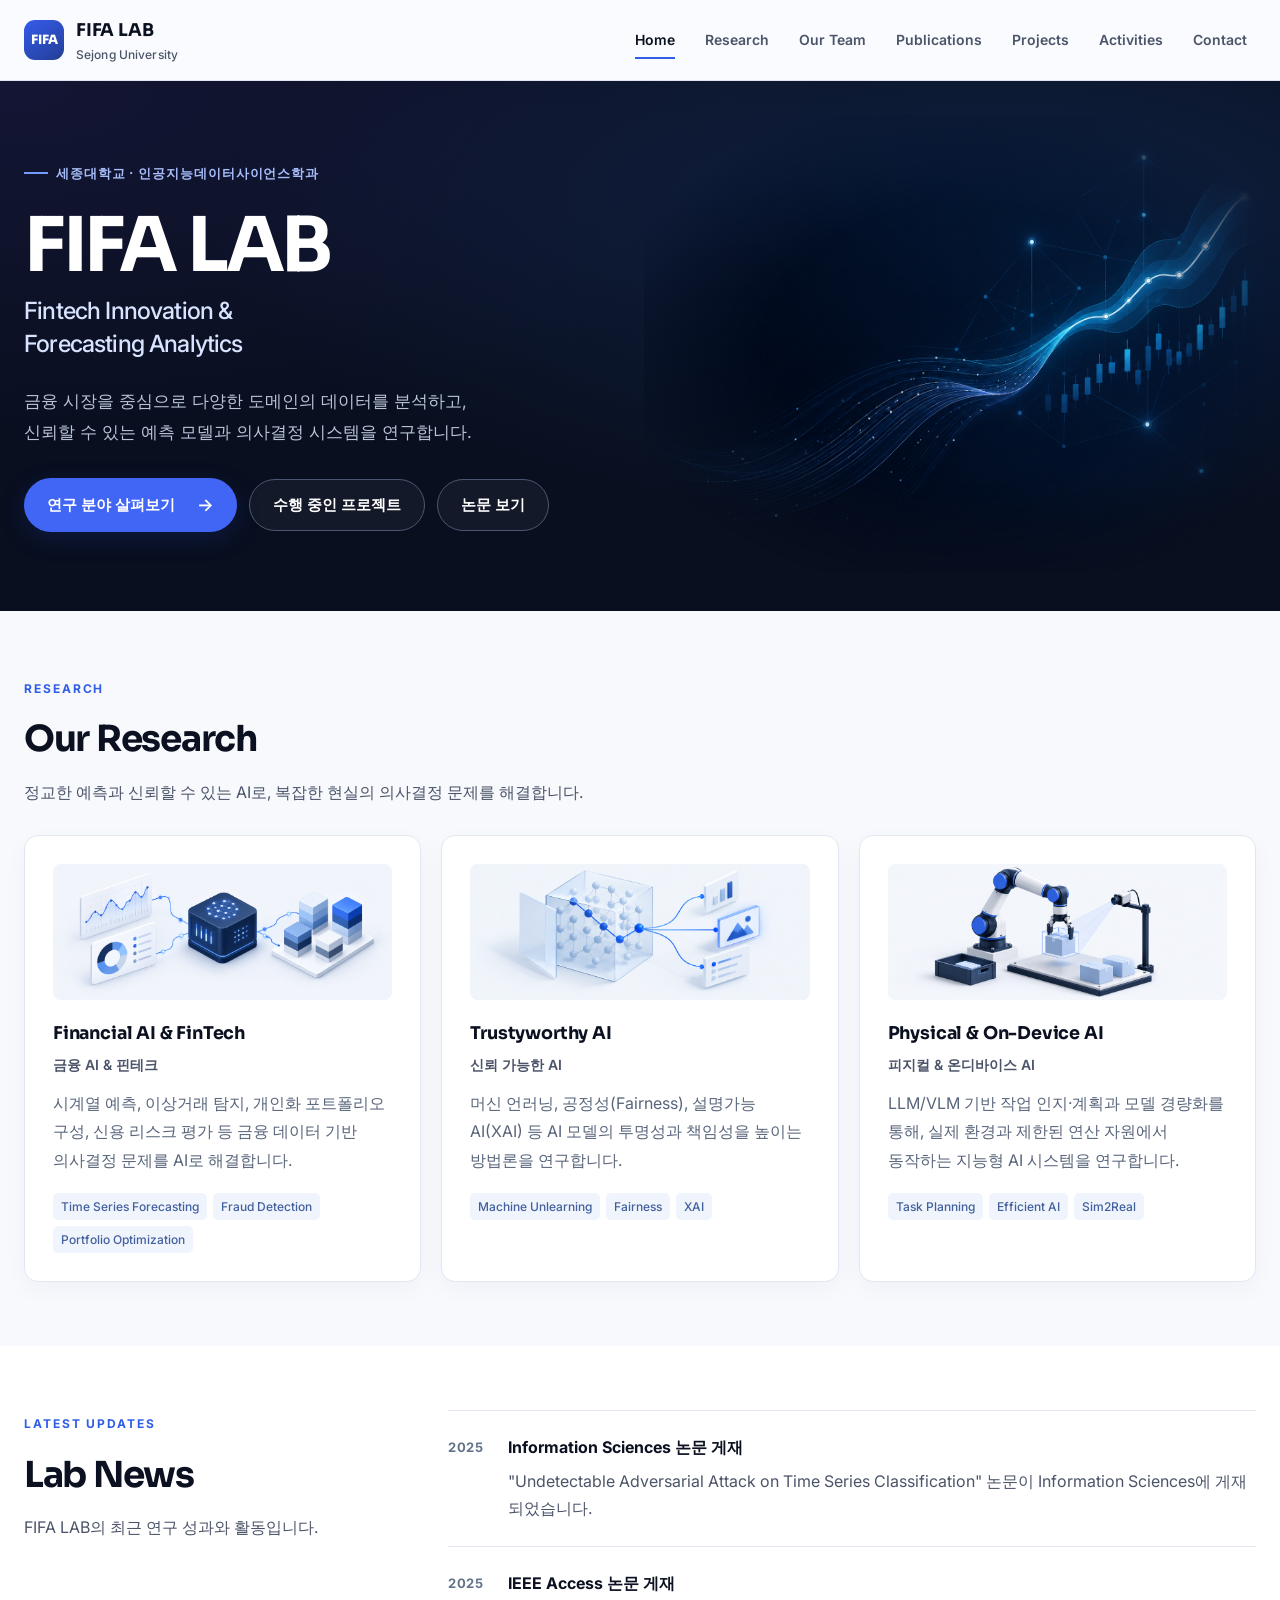
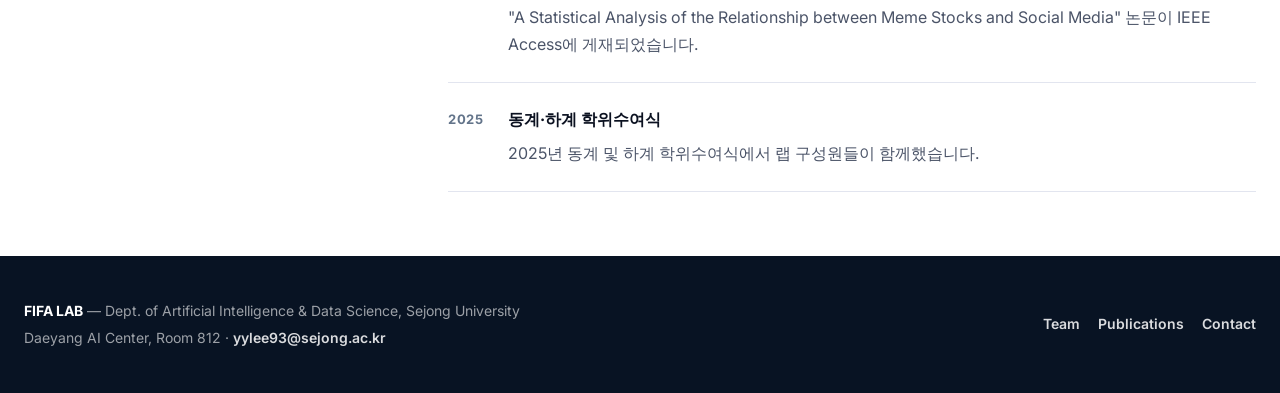
==== index.html @ fec90455 "Update index.html" ====
<!doctype html>
<html lang="ko">
<head>
<meta charset="UTF-8" />
<meta name="viewport" content="width=device-width, initial-scale=1" />
<title>FIFA LAB | Sejong University</title>
<meta name="description" content="FIFA LAB (FinTech Innovation & Forecasting Analytics Lab) — Department of Artificial Intelligence & Data Science, Sejong University" />
<link rel="preconnect" href="https://fonts.googleapis.com">
<link rel="preconnect" href="https://fonts.gstatic.com" crossorigin>
<link href="https://fonts.googleapis.com/css2?family=Inter:wght@400;500;600;700&family=Sora:wght@600;700;800&display=swap" rel="stylesheet">
<link rel="stylesheet" href="css/style.css" />
</head>
<body>
<a class="skip-link" href="#main-content">본문으로 바로가기</a>

<header class="site-header">
  <div class="wrap nav">
    <a class="brand" href="index.html">
      <span class="mark">FIFA</span>
      <span>FIFA LAB<small>Sejong University</small></span>
    </a>
    <ul class="nav-links" id="primary-navigation" aria-label="주요 메뉴">
      <li><a href="index.html">Home</a></li>
      <li><a href="research.html">Research</a></li>
      <li><a href="team.html">Our Team</a></li>
      <li><a href="publications.html">Publications</a></li>
      <li><a href="projects.html">Projects</a></li>
      <li><a href="activities.html">Activities</a></li>
      <li><a href="contact.html">Contact</a></li>
    </ul>
    <button class="nav-toggle" type="button" aria-label="메뉴 열기" aria-controls="primary-navigation" aria-expanded="false"><span></span></button>
  </div>
</header>

<main id="main-content">
<section class="hero" aria-labelledby="hero-title">
  <div class="wrap hero-grid">
    <div class="hero-copy">
      <div class="eyebrow">세종대학교 · 인공지능데이터사이언스학과</div>
      <h1 class="display" id="hero-title">FIFA LAB</h1>
      <p class="hero-fullname">Fintech Innovation &amp;<br>Forecasting Analytics</p>
      <p class="lede">금융 시장을 중심으로 다양한 도메인의 데이터를 분석하고,<br class="desktop-break"> 신뢰할 수 있는 예측 모델과 의사결정 시스템을 연구합니다.</p>
      <div class="btn-row">
<a class="btn btn-primary" href="research.html">
  연구 분야 살펴보기 <span aria-hidden="true">→</span>
</a>

  <a class="btn btn-ghost" href="projects.html">
    수행 중인 프로젝트
  </a>

  <a class="btn btn-ghost" href="publications.html">
    논문 보기
  </a>
</div>
    </div>
    <div class="hero-art" aria-hidden="true">
      <img src="images/financial-ai-hero.png" alt="" fetchpriority="high">
    </div>
  </div>
</section>

<section class="block research-section" id="research" aria-labelledby="research-title">
  <div class="wrap">
    <div class="section-head">
      <div class="eyebrow">Research</div>
      <h2 class="display" id="research-title">Our Research</h2>
      <p>정교한 예측과 신뢰할 수 있는 AI로, 복잡한 현실의 의사결정 문제를 해결합니다.</p>
    </div>
    <div class="pillars">
      <div class="pillar">
        <img class="research-image"
     src="images/financial-ai.png"
     alt="금융 데이터 분석과 포트폴리오 구성을 나타낸 일러스트"
     loading="lazy">
        <h3 class="display">
  <a href="research.html#financial-ai">Financial AI &amp; FinTech</a>
</h3>
        <span class="kor-title">금융 AI &amp; 핀테크</span>
        <p>시계열 예측, 이상거래 탐지, 개인화 포트폴리오 구성, 신용 리스크 평가 등 금융 데이터 기반 의사결정 문제를 AI로 해결합니다.</p>
        <div class="topics"><span>Time Series Forecasting</span><span>Fraud Detection</span><span>Portfolio Optimization</span></div>
      </div>
      <div class="pillar">
        <img class="research-image"
     src="images/trustworthy-ai.png"
     alt="AI의 판단 과정과 근거를 나타낸 일러스트"
     loading="lazy">
        <h3 class="display">Trustyworthy AI</h3>
        <span class="kor-title">신뢰 가능한 AI</span>
        <p>머신 언러닝, 공정성(Fairness), 설명가능 AI(XAI) 등 AI 모델의 투명성과 책임성을 높이는 방법론을 연구합니다.</p>
        <div class="topics"><span>Machine Unlearning</span><span>Fairness</span><span>XAI</span></div>
      </div>
      <div class="pillar">
        <img class="research-image"
     src="images/physical-ai.png"
     alt="카메라로 물체를 인식하고 조작하는 협동로봇 일러스트"
     loading="lazy">
        <h3 class="display">Physical &amp; On-Device AI</h3>
        <span class="kor-title">피지컬 &amp; 온디바이스 AI</span>
        <p>LLM/VLM 기반 작업 인지·계획과 모델 경량화를 통해, 실제 환경과 제한된 연산 자원에서 동작하는 지능형 AI 시스템을 연구합니다.</p>
        <div class="topics"><span>Task Planning</span><span>Efficient AI</span><span>Sim2Real</span></div>
      </div>
    </div>
  </div>
</section>

<section class="block block-alt news-section">
  <div class="wrap">
    <div class="section-head">
      <div class="eyebrow">LATEST UPDATES</div>
      <h2 class="display">Lab News</h2>
      <p>FIFA LAB의 최근 연구 성과와 활동입니다.</p>
    </div>
    <div class="card-list">
      <div class="news-card">
        <span class="tag">2025</span>
        <div>
          <h4>Information Sciences 논문 게재</h4>
          <p>"Undetectable Adversarial Attack on Time Series Classification" 논문이 Information Sciences에 게재되었습니다.</p>
        </div>
      </div>
      <div class="news-card">
        <span class="tag">2025</span>
        <div>
          <h4>IEEE Access 논문 게재</h4>
          <p>"A Statistical Analysis of the Relationship between Meme Stocks and Social Media" 논문이 IEEE Access에 게재되었습니다.</p>
        </div>
      </div>
      <div class="news-card">
        <span class="tag">2025</span>
        <div>
          <h4>동계·하계 학위수여식</h4>
          <p>2025년 동계 및 하계 학위수여식에서 랩 구성원들이 함께했습니다.</p>
        </div>
      </div>
    </div>
  </div>
</section>

</main>

<footer>
  <div class="wrap">
    <div>
      <strong style="color:#fff;">FIFA LAB</strong> — Dept. of Artificial Intelligence &amp; Data Science, Sejong University<br>
      Daeyang AI Center, Room 812 · <a href="mailto:yylee93@sejong.ac.kr">yylee93@sejong.ac.kr</a>
    </div>
    <div class="foot-links">
      <a href="team.html">Team</a>
      <a href="publications.html">Publications</a>
      <a href="contact.html">Contact</a>
    </div>
  </div>
</footer>

<script src="js/main.js"></script>
</body>
</html>
---- css/style.css ----
/* ==========================================================================
   FIFA LAB — shared styles
   ========================================================================== */

:root {
  --ink: #0b1120;
  --ink-soft: #4b5468;
  --paper: #ffffff;
  --paper-alt: #f5f7fa;
  --line: #e2e5ef;
  --card: #ffffff;
  --navy: #0b1120;
  --navy-deep: #060a14;
  --accent: #315ee7;
  --accent-soft: #e8ecff;
  --gold: #f5a524;
  --radius: 14px;
  --maxw: 1248px;
  --shadow: 0 20px 40px -24px rgba(11, 17, 32, 0.35);
}

* { box-sizing: border-box; }

html {
  scroll-behavior: smooth;
}

body {
  margin: 0;
  font-family: "Inter", -apple-system, BlinkMacSystemFont, "Segoe UI", "Pretendard", "Noto Sans KR", sans-serif;
  color: var(--ink);
  background: var(--paper);
  line-height: 1.6;
  -webkit-font-smoothing: antialiased;
}

.display {
  font-family: "Sora", "Inter", sans-serif;
}

img { max-width: 100%; display: block; }
a { color: inherit; text-decoration: none; }

.wrap {
  max-width: var(--maxw);
  margin: 0 auto;
  padding: 0 24px;
}

/* ---------- Header / Nav ---------- */

.site-header {
  position: sticky;
  top: 0;
  z-index: 50;
  background: rgba(246, 247, 251, 0.85);
  backdrop-filter: blur(10px);
  border-bottom: 1px solid var(--line);
}

.nav {
  display: flex;
  align-items: center;
  justify-content: space-between;
  height: 72px;
}

.brand {
  display: flex;
  align-items: center;
  gap: 10px;
  font-family: "Sora", sans-serif;
  font-weight: 700;
  font-size: 1.15rem;
  letter-spacing: -0.01em;
}

.brand .mark {
  width: 34px;
  height: 34px;
  border-radius: 9px;
  background: linear-gradient(135deg, var(--accent), #6b46f5);
  display: flex;
  align-items: center;
  justify-content: center;
  color: white;
  font-size: 0.78rem;
  font-weight: 800;
  letter-spacing: 0;
}

.brand small {
  display: block;
  font-family: "Inter", sans-serif;
  font-weight: 500;
  font-size: 0.66rem;
  color: var(--ink-soft);
  letter-spacing: 0.01em;
  margin-top: 1px;
}

.nav-links {
  display: flex;
  align-items: center;
  gap: 6px;
  list-style: none;
  margin: 0;
  padding: 0;
}

.nav-links a {
  display: inline-block;
  padding: 8px 14px;
  border-radius: 999px;
  font-size: 0.92rem;
  font-weight: 600;
  color: var(--ink-soft);
  transition: background 0.15s ease, color 0.15s ease;
}

.nav-links a:hover { background: var(--paper-alt); color: var(--ink); }
.nav-links a.active { background: var(--ink); color: white; }

.nav-toggle {
  display: none;
  background: none;
  border: 1px solid var(--line);
  border-radius: 8px;
  width: 40px;
  height: 40px;
  align-items: center;
  justify-content: center;
  cursor: pointer;
}
.nav-toggle span, .nav-toggle span::before, .nav-toggle span::after {
  content: "";
  display: block;
  width: 18px;
  height: 2px;
  background: var(--ink);
  position: relative;
}
.nav-toggle span::before { position: absolute; top: -6px; }
.nav-toggle span::after { position: absolute; top: 6px; }

@media (max-width: 760px) {
  .nav-links {
    position: fixed;
    top: 72px;
    left: 0;
    right: 0;
    flex-direction: column;
    align-items: stretch;
    background: var(--paper);
    border-bottom: 1px solid var(--line);
    padding: 10px 24px 18px;
    gap: 2px;
    display: none;
  }
  .nav-links.open { display: flex; }
  .nav-links a { padding: 12px 10px; }
  .nav-toggle { display: flex; }
}

/* ---------- Hero ---------- */

.hero {
  background:
    radial-gradient(1100px 480px at 85% -10%, rgba(59, 91, 253, 0.35), transparent 60%),
    radial-gradient(700px 400px at 5% 0%, rgba(107, 70, 245, 0.28), transparent 55%),
    linear-gradient(180deg, var(--navy) 0%, var(--navy-deep) 100%);
  color: #fff;
  padding: 96px 0 84px;
}

.eyebrow {
  display: inline-flex;
  align-items: center;
  gap: 8px;
  font-size: 0.78rem;
  font-weight: 700;
  letter-spacing: 0.14em;
  text-transform: uppercase;
  color: var(--gold);
  margin-bottom: 18px;
}
.eyebrow::before {
  content: "";
  width: 18px;
  height: 2px;
  background: var(--gold);
  display: inline-block;
}

.hero h1 {
  font-size: clamp(2.4rem, 5.5vw, 4.2rem);
  line-height: 1.04;
  letter-spacing: -0.02em;
  margin: 0 0 20px;
  font-weight: 700;
}

.hero .lede {
  font-size: 1.15rem;
  max-width: 640px;
  color: rgba(255, 255, 255, 0.72);
  margin: 0 0 34px;
}

.hero-meta {
  display: flex;
  flex-wrap: wrap;
  gap: 22px;
  font-size: 0.9rem;
  color: rgba(255, 255, 255, 0.6);
  margin-bottom: 40px;
}
.hero-meta span { display: flex; align-items: center; gap: 8px; }

.btn-row { display: flex; gap: 12px; flex-wrap: wrap; }

.btn {
  display: inline-flex;
  align-items: center;
  gap: 8px;
  padding: 13px 24px;
  border-radius: 999px;
  font-weight: 700;
  font-size: 0.92rem;
  transition: transform 0.15s ease, box-shadow 0.15s ease, background 0.15s ease;
}
.btn-primary { background: var(--accent); color: #fff; }
.btn-primary:hover { transform: translateY(-2px); box-shadow: 0 14px 28px -12px rgba(59, 91, 253, 0.65); }
.btn-ghost { background: rgba(255,255,255,0.08); color: #fff; border: 1px solid rgba(255,255,255,0.22); }
.btn-ghost:hover { background: rgba(255,255,255,0.16); }
.btn-dark { background: var(--ink); color: #fff; }
.btn-dark:hover { transform: translateY(-2px); }

/* ---------- Stats ---------- */

.stats {
  background: var(--navy-deep);
  border-top: 1px solid rgba(255,255,255,0.08);
}
.stats .wrap {
  display: grid;
  grid-template-columns: repeat(4, 1fr);
  gap: 24px;
  padding: 34px 24px;
}
.stat b {
  display: block;
  font-family: "Sora", sans-serif;
  font-size: 2rem;
  color: #fff;
  letter-spacing: -0.02em;
}
.stat span {
  font-size: 0.82rem;
  color: rgba(255,255,255,0.55);
}
@media (max-width: 700px) {
  .stats .wrap { grid-template-columns: repeat(2, 1fr); }
}

/* ---------- Sections ---------- */

section.block { padding: 84px 0; }
section.block.tight { padding: 64px 0; }
.block-alt { background: var(--paper-alt); }

.section-head {
  max-width: 640px;
  margin: 0 0 46px;
}
.section-head .eyebrow { color: var(--accent); }
.section-head h2 {
  font-size: clamp(1.7rem, 3vw, 2.3rem);
  letter-spacing: -0.01em;
  margin: 0 0 12px;
}
.section-head p { color: var(--ink-soft); font-size: 1.02rem; margin: 0; }

/* ---------- Pillars ---------- */

.pillars {
  display: grid;
  grid-template-columns: repeat(3, 1fr);
  gap: 22px;
}
@media (max-width: 900px) { .pillars { grid-template-columns: 1fr; } }

.pillar {
  background: var(--card);
  border: 1px solid var(--line);
  border-radius: var(--radius);
  padding: 30px 26px;
  transition: transform 0.18s ease, box-shadow 0.18s ease;
}
.pillar:hover { transform: translateY(-4px); box-shadow: var(--shadow); }

.pillar .num {
  font-family: "Sora", sans-serif;
  font-size: 0.78rem;
  font-weight: 700;
  color: var(--accent);
  letter-spacing: 0.08em;
}
.pillar h3 {
  font-family: "Sora", sans-serif;
  font-size: 1.06rem;
  letter-spacing: -0.01em;
  margin: 14px 0 6px;
}
.pillar .kor-title {
  display: block;
  font-size: 0.86rem;
  font-weight: 600;
  color: var(--ink-soft);
  margin-bottom: 12px;
}
.pillar p {
  font-size: 0.92rem;
  color: var(--ink-soft);
  margin: 0 0 14px;
}
.pillar .topics {
  display: flex;
  flex-wrap: wrap;
  gap: 6px;
}
.pillar .topics span {
  font-size: 0.74rem;
  font-weight: 600;
  background: var(--accent-soft);
  color: var(--accent);
  padding: 4px 10px;
  border-radius: 999px;
}

/* ---------- Cards / lists (news, activities) ---------- */

.card-list { display: grid; gap: 14px; }

.news-card {
  display: flex;
  gap: 18px;
  align-items: flex-start;
  background: var(--card);
  border: 1px solid var(--line);
  border-radius: var(--radius);
  padding: 20px 22px;
}
.news-card .tag {
  flex: none;
  font-size: 0.7rem;
  font-weight: 700;
  letter-spacing: 0.04em;
  text-transform: uppercase;
  color: var(--accent);
  background: var(--accent-soft);
  padding: 5px 10px;
  border-radius: 999px;
  margin-top: 2px;
}
.news-card h4 { margin: 0 0 4px; font-size: 1rem; }
.news-card p { margin: 0; color: var(--ink-soft); font-size: 0.88rem; }

/* ---------- Team ---------- */

.prof-card {
  display: grid;
  grid-template-columns: 220px 1fr;
  gap: 40px;
  background: var(--card);
  border: 1px solid var(--line);
  border-radius: 20px;
  padding: 40px;
  box-shadow: var(--shadow);
}
@media (max-width: 720px) { .prof-card { grid-template-columns: 1fr; gap: 24px; padding: 28px; } }

.prof-photo {
  width: 100%;
  aspect-ratio: 1 / 1;
  border-radius: 16px;
  background: linear-gradient(135deg, var(--accent), #6b46f5);
  display: flex;
  align-items: center;
  justify-content: center;
  color: #fff;
  font-family: "Sora", sans-serif;
  font-size: 3rem;
  font-weight: 800;
}

.prof-info .role { color: var(--accent); font-weight: 700; font-size: 0.82rem; text-transform: uppercase; letter-spacing: 0.06em; }
.prof-info h2 { margin: 8px 0 2px; font-family: "Sora", sans-serif; font-size: 1.6rem; }
.prof-info .en-name { color: var(--ink-soft); font-size: 0.92rem; margin: 0 0 18px; }

.prof-grid {
  display: grid;
  grid-template-columns: 1fr 1fr;
  gap: 24px;
  margin-top: 20px;
}
@media (max-width: 560px) { .prof-grid { grid-template-columns: 1fr; } }

.prof-grid h5 {
  font-size: 0.74rem;
  text-transform: uppercase;
  letter-spacing: 0.06em;
  color: var(--ink-soft);
  margin: 0 0 8px;
}
.prof-grid ul { margin: 0; padding-left: 18px; font-size: 0.88rem; color: var(--ink); }
.prof-grid li { margin-bottom: 4px; }

.contact-line {
  display: flex;
  gap: 18px;
  flex-wrap: wrap;
  margin-top: 22px;
  font-size: 0.9rem;
}
.contact-line a { color: var(--accent); font-weight: 600; }

.members {
  display: grid;
  grid-template-columns: repeat(3, 1fr);
  gap: 20px;
  margin-top: 40px;
}
@media (max-width: 900px) { .members { grid-template-columns: 1fr 1fr; } }
@media (max-width: 600px) { .members { grid-template-columns: 1fr; } }

.member-card {
  background: var(--card);
  border: 1px solid var(--line);
  border-radius: var(--radius);
  padding: 24px;
  text-align: left;
}
.member-avatar {
  width: 52px;
  height: 52px;
  border-radius: 50%;
  background: var(--accent-soft);
  color: var(--accent);
  display: flex;
  align-items: center;
  justify-content: center;
  font-family: "Sora", sans-serif;
  font-weight: 800;
  margin-bottom: 16px;
}
.member-card h4 { margin: 0 0 2px; font-size: 1rem; }
.member-card .en { color: var(--ink-soft); font-size: 0.8rem; margin-bottom: 10px; }
.member-card .badge {
  display: inline-block;
  font-size: 0.72rem;
  font-weight: 700;
  color: var(--accent);
  background: var(--accent-soft);
  padding: 3px 9px;
  border-radius: 999px;
  margin-bottom: 10px;
}
.member-card p { font-size: 0.84rem; color: var(--ink-soft); margin: 0 0 10px; }
.member-card a { font-size: 0.82rem; font-weight: 600; color: var(--accent); }

.subgroup-title {
  font-family: "Sora", sans-serif;
  font-size: 1.1rem;
  margin: 50px 0 4px;
}
.subgroup-sub { color: var(--ink-soft); font-size: 0.88rem; margin: 0 0 4px; }

/* ---------- Publications ---------- */

.pub-year {
  display: flex;
  align-items: baseline;
  gap: 14px;
  margin: 44px 0 16px;
}
.pub-year:first-child { margin-top: 0; }
.pub-year h3 {
  font-family: "Sora", sans-serif;
  font-size: 1.3rem;
  margin: 0;
}
.pub-year .line { flex: 1; height: 1px; background: var(--line); }
.pub-year .count { font-size: 0.8rem; color: var(--ink-soft); }

.pub-item {
  background: var(--card);
  border: 1px solid var(--line);
  border-radius: 12px;
  padding: 18px 22px;
  margin-bottom: 12px;
}
.pub-item .badge-row { display: flex; gap: 8px; margin-bottom: 8px; flex-wrap: wrap; }
.pub-item .status {
  font-size: 0.7rem;
  font-weight: 700;
  text-transform: uppercase;
  letter-spacing: 0.04em;
  padding: 3px 9px;
  border-radius: 999px;
}
.status.published { background: var(--accent-soft); color: var(--accent); }
.status.preparation { background: #fdecc8; color: #9a6300; }
.pub-item h4 { margin: 0 0 6px; font-size: 0.98rem; line-height: 1.4; }
.pub-item .authors { font-size: 0.86rem; color: var(--ink-soft); margin: 0 0 4px; }
.pub-item .authors b { color: var(--ink); }
.pub-item .venue { font-size: 0.84rem; color: var(--accent); font-weight: 600; margin: 0; font-style: italic; }

/* ---------- Seminar / activities ---------- */

.seminar-grid {
  display: grid;
  grid-template-columns: 1fr 1fr;
  gap: 22px;
}
@media (max-width: 800px) { .seminar-grid { grid-template-columns: 1fr; } }

.seminar-card {
  background: var(--card);
  border: 1px solid var(--line);
  border-radius: var(--radius);
  padding: 28px;
}
.seminar-card .schedule {
  display: inline-block;
  font-size: 0.76rem;
  font-weight: 700;
  color: var(--accent);
  background: var(--accent-soft);
  padding: 4px 10px;
  border-radius: 999px;
  margin-bottom: 14px;
}
.seminar-card h4 { margin: 0 0 8px; font-family: "Sora", sans-serif; }
.seminar-card p { color: var(--ink-soft); font-size: 0.9rem; }

.timeline { border-left: 2px solid var(--line); margin-left: 6px; padding-left: 26px; }
.timeline-item { position: relative; padding-bottom: 30px; }
.timeline-item:last-child { padding-bottom: 0; }
.timeline-item::before {
  content: "";
  position: absolute;
  left: -32px;
  top: 4px;
  width: 11px;
  height: 11px;
  border-radius: 50%;
  background: var(--accent);
  border: 3px solid var(--paper);
}
.timeline-item .when { font-size: 0.78rem; font-weight: 700; color: var(--ink-soft); text-transform: uppercase; letter-spacing: 0.04em; }
.timeline-item h4 { margin: 4px 0 4px; }
.timeline-item p { margin: 0; color: var(--ink-soft); font-size: 0.9rem; }

.note {
  font-size: 0.84rem;
  color: var(--ink-soft);
  background: var(--paper-alt);
  border: 1px dashed var(--line);
  border-radius: 10px;
  padding: 14px 18px;
  margin-top: 28px;
}

/* ---------- Contact ---------- */

.contact-grid {
  display: grid;
  grid-template-columns: 1.1fr 0.9fr;
  gap: 40px;
}
@media (max-width: 800px) { .contact-grid { grid-template-columns: 1fr; } }

.info-card {
  background: var(--card);
  border: 1px solid var(--line);
  border-radius: var(--radius);
  padding: 30px;
}
.info-row {
  display: flex;
  gap: 16px;
  padding: 16px 0;
  border-bottom: 1px solid var(--line);
}
.info-row:last-child { border-bottom: none; }
.info-row .icon {
  flex: none;
  width: 38px;
  height: 38px;
  border-radius: 10px;
  background: var(--accent-soft);
  color: var(--accent);
  display: flex;
  align-items: center;
  justify-content: center;
  font-size: 1rem;
}
.info-row h5 { margin: 0 0 3px; font-size: 0.8rem; text-transform: uppercase; letter-spacing: 0.05em; color: var(--ink-soft); }
.info-row div a, .info-row div span { font-size: 0.95rem; font-weight: 600; }

.map-box {
  border-radius: var(--radius);
  overflow: hidden;
  border: 1px solid var(--line);
  min-height: 260px;
}
.map-box iframe { width: 100%; height: 100%; min-height: 260px; border: 0; }

/* ---------- Footer ---------- */

footer {
  background: var(--navy-deep);
  color: rgba(255,255,255,0.6);
  padding: 46px 0 30px;
  font-size: 0.86rem;
}
footer .wrap {
  display: flex;
  justify-content: space-between;
  flex-wrap: wrap;
  gap: 18px;
  align-items: center;
}
footer a { color: rgba(255,255,255,0.85); font-weight: 600; }
footer .foot-links { display: flex; gap: 18px; flex-wrap: wrap; }

/* ---------- Page hero (inner pages) ---------- */

.page-hero {
  background: linear-gradient(180deg, var(--navy) 0%, var(--navy-deep) 100%);
  color: #fff;
  padding: 64px 0 50px;
}
.page-hero h1 { font-size: clamp(2rem, 4vw, 2.8rem); margin: 12px 0 10px; letter-spacing: -0.02em; }
.page-hero p { color: rgba(255,255,255,0.68); max-width: 600px; margin: 0; }

/* Refined layout — unified navy, clear typography and quiet surfaces. */
:root { --gold: var(--accent); --radius: 8px; }
body { overflow-wrap: break-word; }
a:focus-visible, button:focus-visible { outline: 3px solid #5784ff; outline-offset: 5px; }
.skip-link { position: fixed; top: -100px; left: 16px; z-index: 100; padding: 12px 18px; background: white; color: var(--ink); }
.skip-link:focus { top: 12px; }
.site-header { background: rgba(255,255,255,.96); }
.nav { height: 80px; }
.brand { gap: 12px; font-size: 1.1rem; }
.brand .mark { width: 38px; height: 38px; border-radius: 8px; background: #152846; font-size: .8rem; }
.brand small { font-size: .75rem; }
.nav-links { gap: 12px; }
.nav-links a { position: relative; border-radius: 0; padding: 12px 9px; font-size: .875rem; font-weight: 500; }
.nav-links a:hover, .nav-links a.active { background: transparent; color: var(--ink); }
.nav-links a.active::after { content: ''; position: absolute; bottom: 4px; left: 9px; right: 9px; height: 2px; background: var(--accent); }
.eyebrow { color: var(--accent); font-size: .75rem; letter-spacing: .16em; }
.eyebrow::before { display: none; }
.hero { position: relative; overflow: hidden; background: #081323; padding: 0; }
.hero .hero-grid { display: grid; grid-template-columns: 1.08fr 1fr; gap: 16px; align-items: center; min-height: 540px; padding-top: 66px; padding-bottom: 62px; }
.hero-copy { position: relative; z-index: 1; min-width: 0; }
.hero .eyebrow { color: #92abc9; margin-bottom: 23px; }
.hero h1 { font-size: clamp(3.6rem, 6.2vw, 5.5rem); line-height: 1.12; letter-spacing: -.055em; margin: 0 0 15px; white-space: nowrap; }
.title-dot { color: #638cff; }
.hero-fullname { color: #d7e2f2; font-size: clamp(1.25rem, 2vw, 1.7rem); font-weight: 400; line-height: 1.4; letter-spacing: -.02em; margin: 0 0 27px; }
.hero .lede { color: #aebcd0; font-size: 1rem; line-height: 1.85; margin-bottom: 31px; max-width: 550px; word-break: keep-all; }
.hero .btn-row { align-items: center; gap: 28px; }
.btn { border-radius: 5px; font-weight: 600; font-size: .875rem; padding: 13px 19px; }
.btn-primary { background: #315ee7; }
.btn-primary span { margin-left: 14px; font-size: 1.1rem; }
.text-link { display: inline-flex; align-items: center; gap: 14px; color: #e0e8f4; font-size: .875rem; padding: 12px 0; }
.text-link:hover { color: #8caaff; }
.hero-art { height: 420px; min-width: 0; position: relative; margin-right: -24px; }
.hero-art img { width: 100%; height: 100%; object-fit: cover; object-position: 66% center; opacity: .88; mask-image: radial-gradient(ellipse 65% 59% at 53% 50%, black 23%, transparent 84%); -webkit-mask-image: radial-gradient(ellipse 65% 59% at 53% 50%, black 23%, transparent 84%); }
.hero-bottom { display: flex; align-items: center; justify-content: space-between; gap: 20px; padding-top: 20px; padding-bottom: 23px; color: #94a6be; font-size: .8125rem; position: relative; }
.hero-bottom::before { content: ''; position: absolute; left: 24px; right: 24px; top: 0; height: 1px; background: #243144; }
.hero-bottom a { color: #b3c2d8; display: flex; align-items: center; gap: 25px; }
section.block { padding: 76px 0; }
#research { scroll-margin-top: 100px; }
.section-head { margin-bottom: 35px; max-width: 760px; }
.section-head .eyebrow { margin-bottom: 12px; }
.section-head h2 { font-size: clamp(1.8rem, 3vw, 2.4rem); letter-spacing: -.045em; margin-bottom: 12px; }
.section-head p { font-size: 1rem; word-break: keep-all; }
.pillars { gap: 0; border-top: 1px solid var(--line); border-bottom: 1px solid var(--line); }
.pillar { border: 0; border-right: 1px solid var(--line); border-radius: 0; padding: 29px 28px 31px; background: transparent; }
.pillar:first-child { padding-left: 0; }
.pillar:last-child { border-right: 0; padding-right: 0; }
.pillar:hover { transform: none; box-shadow: none; }
.pillar .num { color: #637c9f; font-size: .8125rem; }
.pillar h3 { font-size: 1.1rem; line-height: 1.5; min-height: 3.3em; margin-top: 22px; }
.pillar .kor-title { font-size: .875rem; }
.pillar p { font-size: 1rem; line-height: 1.8; word-break: keep-all; }
.pillar .topics { gap: 6px 12px; margin-top: 22px; }
.pillar .topics span { border-radius: 0; padding: 0; background: transparent; color: #315b99; font-size: .8125rem; font-weight: 500; }
.news-section .wrap { display: grid; grid-template-columns: .8fr 1.8fr; gap: 65px; }
.news-section .section-head { margin: 0; }
.news-section .card-list { gap: 0; border-top: 1px solid var(--line); }
.news-section .news-card { background: none; border: 0; border-bottom: 1px solid var(--line); border-radius: 0; padding: 24px 0; gap: 25px; }
.news-card .tag { font-size: .8125rem; background: none; color: #63748a; padding: 0; }
.news-card p { font-size: 1rem; line-height: 1.7; }
.news-card h4 { margin-bottom: 7px; }
.page-hero { background: #081323; padding: 60px 0; }
.page-hero .eyebrow { color: #92abc9; }
.prof-photo { background: #152846; }
footer { padding: 42px 0; background: #081323; font-size: .875rem; line-height: 1.9; }
.info-row > div { min-width: 0; }
@media (max-width: 1000px) {
 .hero .hero-grid { grid-template-columns: 1.15fr .85fr; }
 .hero h1 { font-size: 4rem; }
 .hero-art { margin-right: -24px; }
 .desktop-break { display: none; }
 .nav-links { gap: 2px; }
 .pillar { padding-left: 22px; padding-right: 22px; }
}
@media (max-width: 900px) {
 .pillars { grid-template-columns: 1fr; }
 .pillar, .pillar:first-child, .pillar:last-child { padding: 26px 0; border-right: 0; border-bottom: 1px solid var(--line); }
 .pillar:last-child { border-bottom: 0; }
 .pillar h3 { min-height: 0; margin-top: 12px; }
 .pillar .topics { margin-top: 14px; }
}
@media (max-width: 760px) {
 .nav { height: 72px; }
 .nav-links { top: 72px; padding: 12px 24px 20px; background: white; box-shadow: 0 20px 30px -25px #13294b; }
 .nav-links a { width: 100%; padding: 12px 10px; }
 .nav-links a.active::after { right: auto; width: 24px; }
 .hero .hero-grid { grid-template-columns: 1fr; min-height: 0; padding-top: 48px; padding-bottom: 20px; gap: 0; }
 .hero h1 { font-size: clamp(3rem, 11vw, 4.4rem); }
 .hero-fullname { font-size: 1.35rem; }
 .hero .lede { max-width: 520px; }
 .hero-art { height: 210px; width: 100%; margin: 8px 0 -12px; }
 .hero-art img { object-fit: cover; object-position: 60% 52%; mask-image: radial-gradient(ellipse 62% 75% at 50% 50%, black 8%, transparent 80%); -webkit-mask-image: radial-gradient(ellipse 62% 75% at 50% 50%, black 8%, transparent 80%); }
 .hero-bottom { padding-top: 18px; padding-bottom: 20px; font-size: .75rem; }
 .hero-bottom a { display: none; }
 section.block { padding: 48px 0; }
 .news-section .wrap { grid-template-columns: 1fr; gap: 28px; }
 .hero .btn-row { gap: 20px; }
 footer .wrap { flex-direction: column; align-items: flex-start; gap: 24px; }
}
@media (prefers-reduced-motion: reduce) {
 html { scroll-behavior: auto; }
 *, *::before, *::after { transition: none !important; animation: none !important; }
}

/* Home revision: stronger artwork, a compact title group, restored cards. */
:root { --maxw: 1328px; --radius: 14px; }
.site-header { background: #fafbfe; }
.brand .mark { background: linear-gradient(145deg, #355ced, #233e94); border-radius: 11px; width: 40px; height: 40px; }
.nav-links a { font-weight: 600; }
.hero {
 background: radial-gradient(ellipse at 78% 25%, rgba(30,73,141,.30), transparent 56%),
 radial-gradient(ellipse at 0% 0%, rgba(54,44,124,.23), transparent 48%), #090f1f;
}
.hero .hero-grid {
 grid-template-columns: 1fr 1.04fr;
 min-height: 530px;
 padding-top: 34px;
 padding-bottom: 38px;
 gap: 32px;
}
.hero .eyebrow { font-size: .8125rem; color: #a7bdfa; letter-spacing: .07em; margin-bottom: 21px; }
.hero .eyebrow::before { display: inline-block; width: 24px; height: 2px; background: #7398ff; }
.hero h1 { font-size: clamp(3.8rem, 5.9vw, 5.25rem); font-weight: 700; line-height: 1.08; letter-spacing: -.045em; margin-bottom: 8px; }
.hero-fullname { font-family: 'Inter',sans-serif; font-size: clamp(1.25rem, 1.85vw, 1.6rem); font-weight: 500; line-height: 1.4; color: #d8e4ff; letter-spacing: -.035em; margin-bottom: 25px; }
.hero .lede { font-size: 1.0625rem; line-height: 1.85; color: #b9c4d9; max-width: 570px; margin-bottom: 29px; }
.hero .btn-row { gap: 12px; }
.hero .btn { border-radius: 999px; padding: 13px 23px; font-size: .9375rem; min-height: 50px; }
.hero .btn-primary { background: #4166f5; box-shadow: 0 7px 24px rgba(28,57,171,.22); }
.hero .btn-ghost { background: rgba(255,255,255,.045); border: 1px solid #4b5671; }
.hero .btn-ghost:hover { background: rgba(255,255,255,.12); }
.hero-art { height: 458px; width: calc(100% + 24px); margin: 0 -24px 0 0; }
.hero-art img {
 object-fit: cover; object-position: 65% center; opacity: 1;
 mask-image: radial-gradient(ellipse 72% 70% at 51% 50%, black 43%, transparent 78%);
 -webkit-mask-image: radial-gradient(ellipse 72% 70% at 51% 50%, black 43%, transparent 78%);
}
.research-section { background: #f7f9fd; }
section.block { padding: 64px 0; }
.section-head { margin-bottom: 30px; }
.section-head h2 { font-size: clamp(1.8rem, 2.8vw, 2.25rem); letter-spacing: -.035em; }
.pillars { gap: 20px; border: 0; }
.pillar, .pillar:first-child, .pillar:last-child {
 padding: 28px; border: 1px solid #e1e7f1; border-radius: 14px;
 background: #fff; box-shadow: 0 8px 24px rgba(20,41,79,.035);
}
.pillar:hover { transform: translateY(-3px); box-shadow: 0 14px 32px rgba(20,41,79,.09); }
.pillar .num { color: #3b61d6; font-size: .8125rem; background: #eef3ff; border-radius: 8px; width: 36px; height: 34px; display: flex; align-items: center; justify-content: center; }
.pillar h3 { min-height: 3em; margin-top: 18px; font-size: 1.1rem; line-height: 1.5; }
.pillar p { color: #58657b; }
.pillar .topics { gap: 6px; margin-top: 18px; }
.pillar .topics span { font-size: .75rem; color: #42609d; background: #f0f4fc; border-radius: 5px; padding: 4px 8px; }
.news-section { background: #fff; }
@media (max-width: 1000px) {
 .hero .hero-grid { gap: 16px; grid-template-columns: 1.1fr .9fr; min-height: 490px; }
 .hero h1 { font-size: 4rem; }
 .hero-fullname { font-size: 1.3rem; }
 .hero-art { height: 410px; }
}
@media (max-width: 900px) {
 .pillar h3 { min-height: 0; }
}
@media (max-width: 760px) {
 .hero .hero-grid { display: grid; grid-template-columns: 1fr; gap: 0; padding-top: 36px; padding-bottom: 16px; min-height: 0; }
 .hero .eyebrow { font-size: .75rem; letter-spacing: .015em; margin-bottom: 22px; }
 .hero h1 { font-size: clamp(3.15rem, 13vw, 4.3rem); margin-bottom: 8px; }
 .hero-fullname { font-size: clamp(1.125rem, 4.5vw, 1.35rem); margin-bottom: 22px; }
 .hero .lede { font-size: 1rem; line-height: 1.8; margin-bottom: 25px; }
 .hero .btn { padding: 12px 19px; font-size: .875rem; }
 .hero-art { width: 100%; height: 225px; margin: 8px 0 0; }
 .hero-art img { object-position: 65% 52%; mask-image: radial-gradient(ellipse 72% 76% at 51% 50%, black 33%, transparent 79%); -webkit-mask-image: radial-gradient(ellipse 72% 76% at 51% 50%, black 33%, transparent 79%); }
 section.block { padding: 44px 0; }
 .pillar, .pillar:first-child, .pillar:last-child { padding: 25px; }
}

/* 연구 분야 카드 이미지 */
.pillar .research-image {
  width: 100%;
  height: auto;
  aspect-ratio: 2.5 / 1;
  object-fit: contain;
  border-radius: 8px;
  background: #f5f7fc;
  margin-bottom: 20px;
}

/* 제목과 한글 부제 사이의 불필요한 간격 제거 */
.pillar h3 {
  min-height: 0;
  margin: 0 0 8px;
}
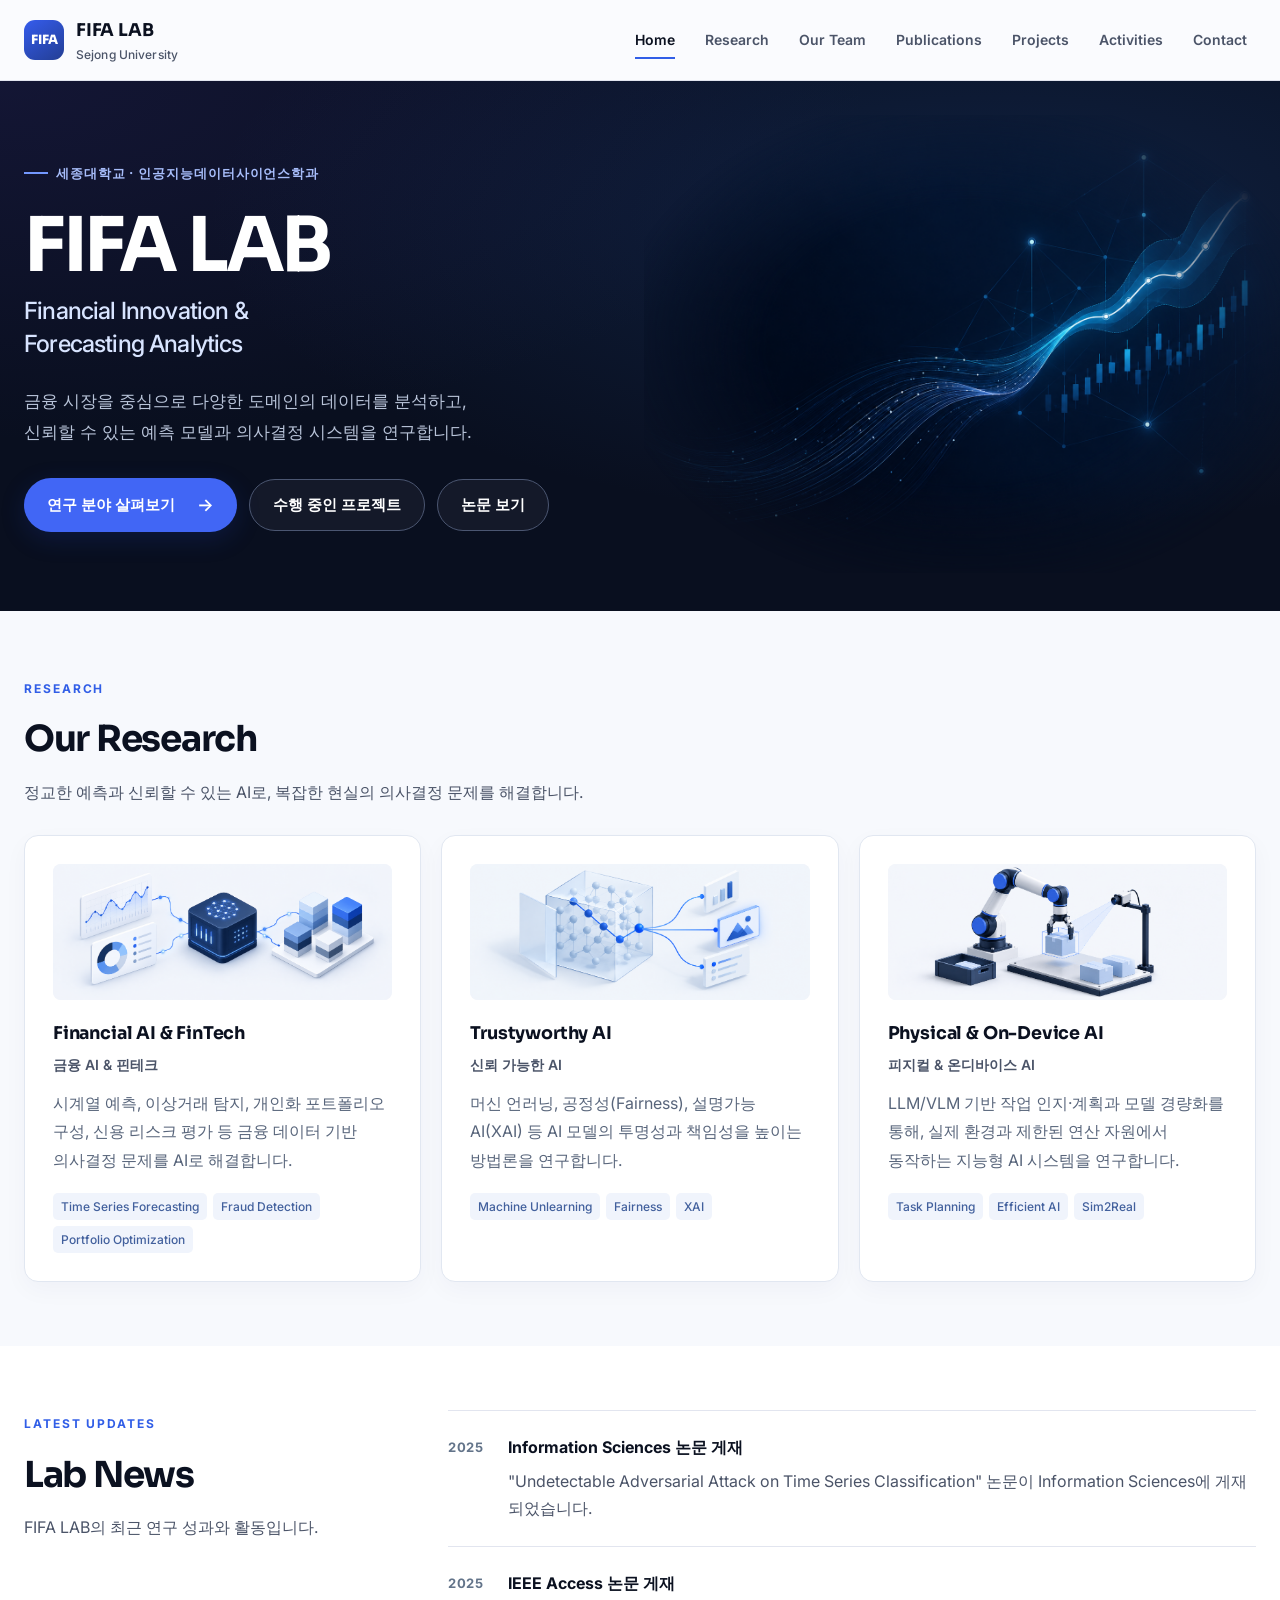
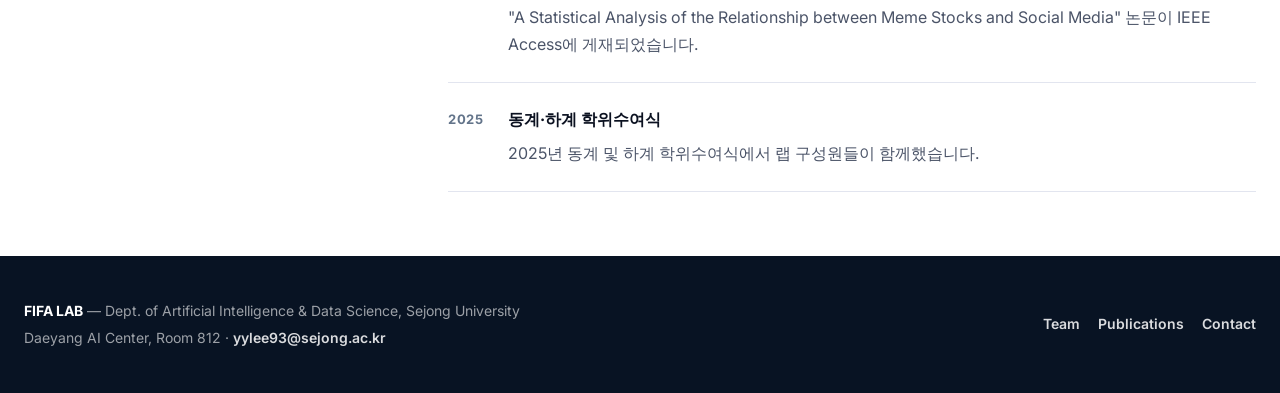
==== commit 701e961f: "Update index.html" ====
--- a/index.html
+++ b/index.html
@@ -38,7 +38,7 @@
     <div class="hero-copy">
       <div class="eyebrow">세종대학교 · 인공지능데이터사이언스학과</div>
       <h1 class="display" id="hero-title">FIFA LAB</h1>
-      <p class="hero-fullname">Fintech Innovation &amp;<br>Forecasting Analytics</p>
+      <p class="hero-fullname">Financial Innovation &amp;<br>Forecasting Analytics</p>
       <p class="lede">금융 시장을 중심으로 다양한 도메인의 데이터를 분석하고,<br class="desktop-break"> 신뢰할 수 있는 예측 모델과 의사결정 시스템을 연구합니다.</p>
       <div class="btn-row">
 <a class="btn btn-primary" href="research.html">
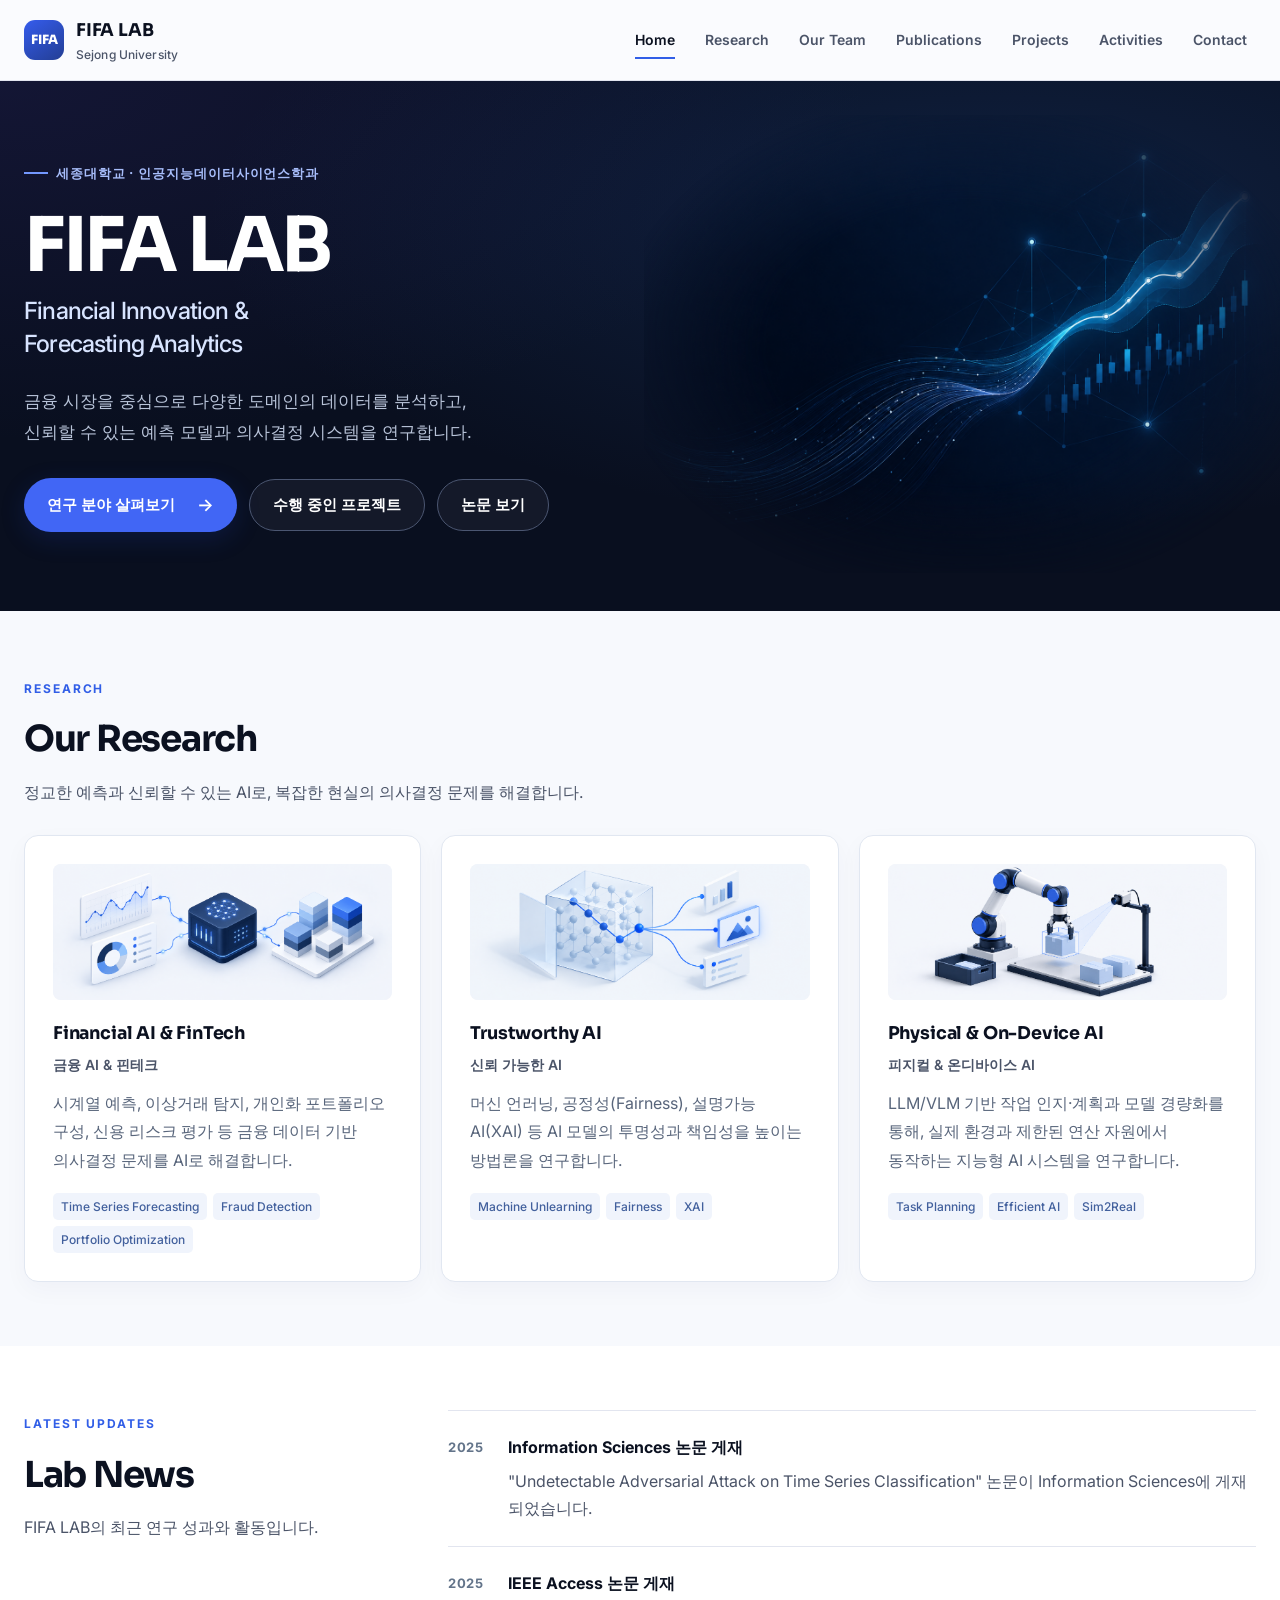
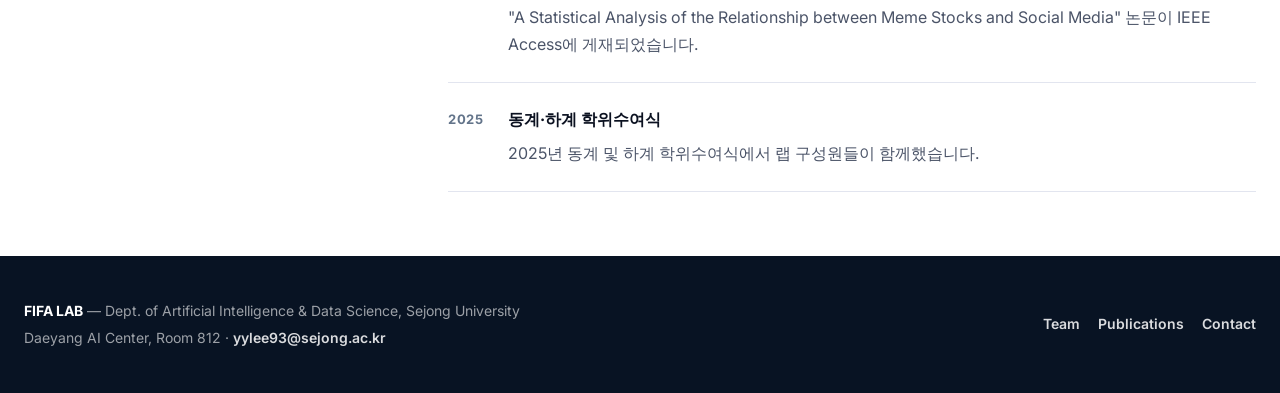
==== commit 8dc558d8: "Update index.html" ====
--- a/index.html
+++ b/index.html
@@ -85,7 +85,7 @@
      src="images/trustworthy-ai.png"
      alt="AI의 판단 과정과 근거를 나타낸 일러스트"
      loading="lazy">
-        <h3 class="display">Trustyworthy AI</h3>
+        <h3 class="display">Trustworthy AI</h3>
         <span class="kor-title">신뢰 가능한 AI</span>
         <p>머신 언러닝, 공정성(Fairness), 설명가능 AI(XAI) 등 AI 모델의 투명성과 책임성을 높이는 방법론을 연구합니다.</p>
         <div class="topics"><span>Machine Unlearning</span><span>Fairness</span><span>XAI</span></div>
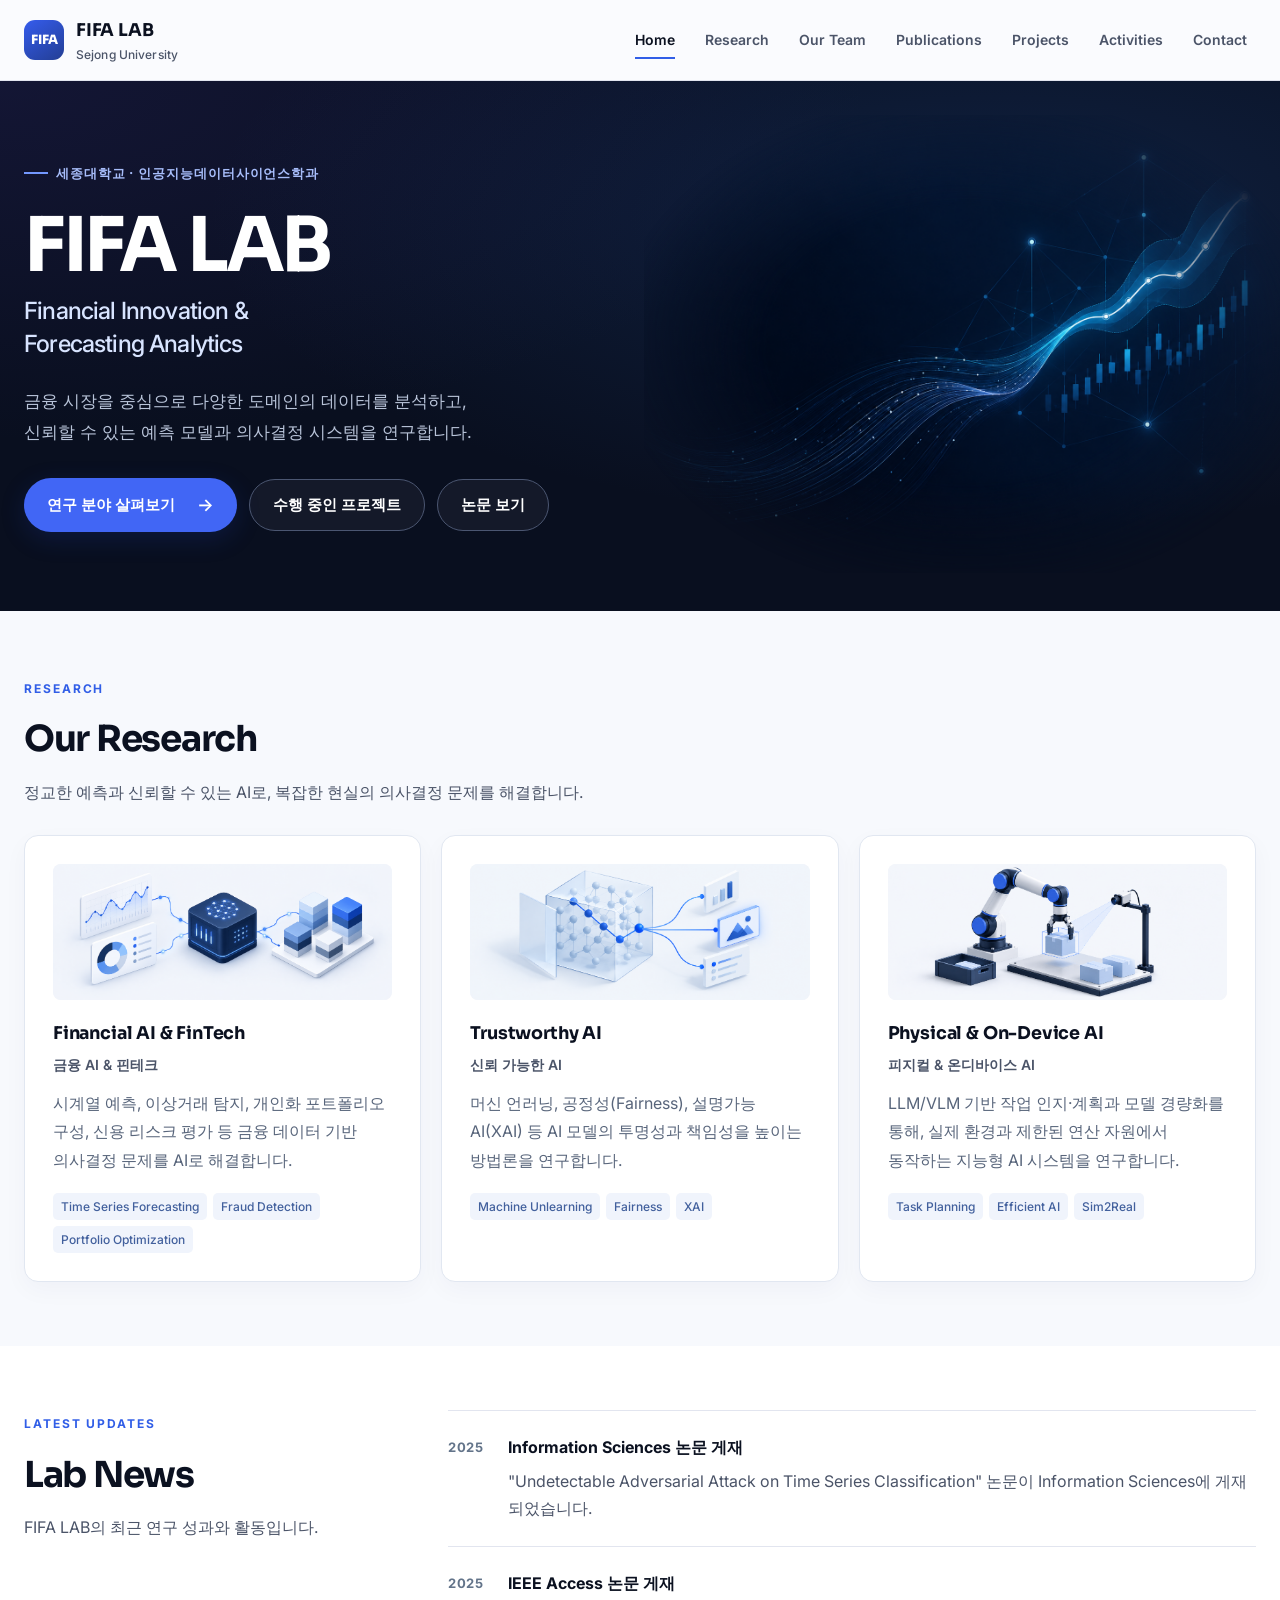
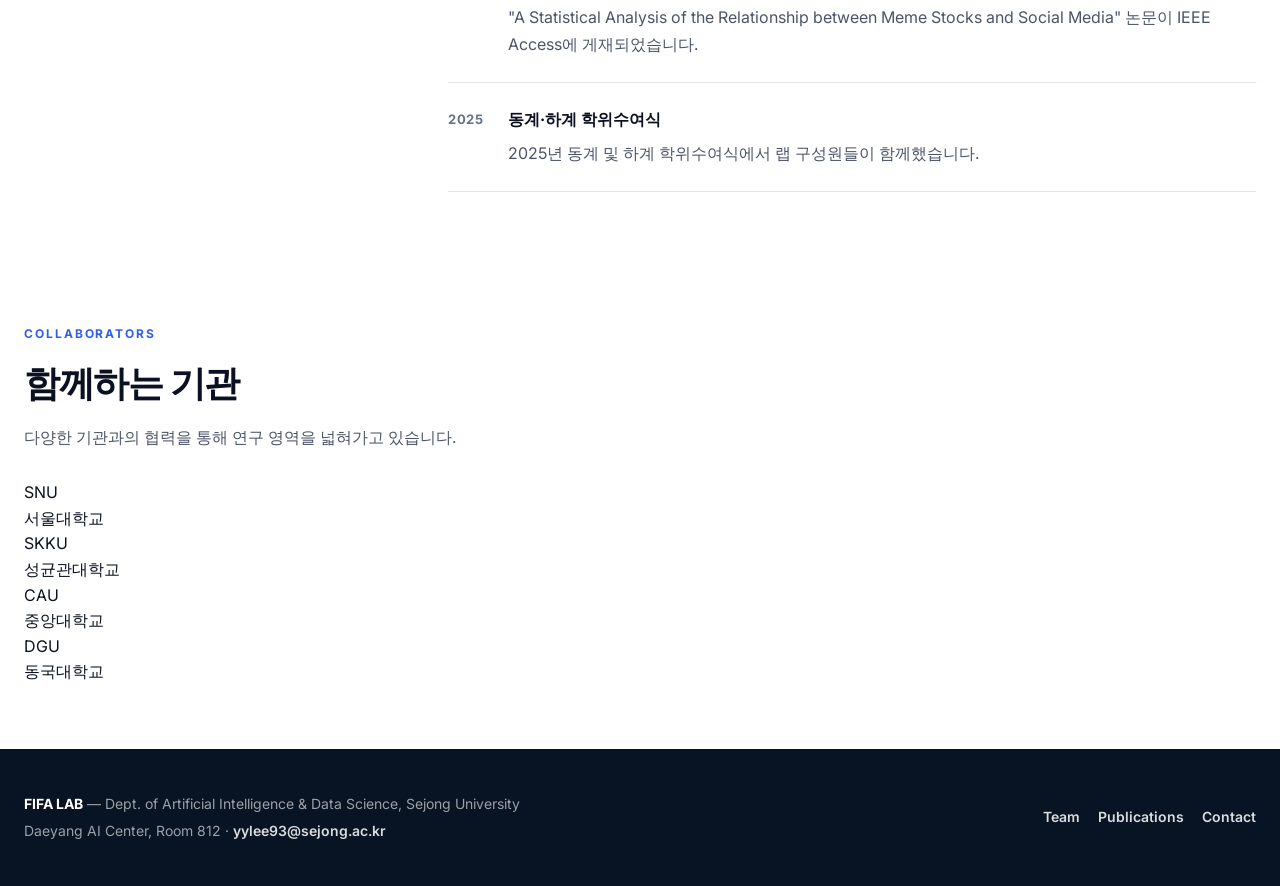
==== commit 18e58f8a: "Update index.html" ====
--- a/index.html
+++ b/index.html
@@ -136,7 +136,33 @@
     </div>
   </div>
 </section>
-
+<section class="block collab-section" aria-labelledby="collab-title">
+  <div class="wrap">
+    <div class="section-head">
+      <div class="eyebrow">Collaborators</div>
+      <h2 class="display" id="collab-title">함께하는 기관</h2>
+      <p>다양한 기관과의 협력을 통해 연구 영역을 넓혀가고 있습니다.</p>
+    </div>
+    <div class="collab-grid">
+      <div class="collab-item">
+        <div class="collab-mark">SNU</div>
+        <span>서울대학교</span>
+      </div>
+      <div class="collab-item">
+        <div class="collab-mark">SKKU</div>
+        <span>성균관대학교</span>
+      </div>
+      <div class="collab-item">
+        <div class="collab-mark">CAU</div>
+        <span>중앙대학교</span>
+      </div>
+      <div class="collab-item">
+        <div class="collab-mark">DGU</div>
+        <span>동국대학교</span>
+      </div>
+    </div>
+  </div>
+</section>
 </main>
 
 <footer>
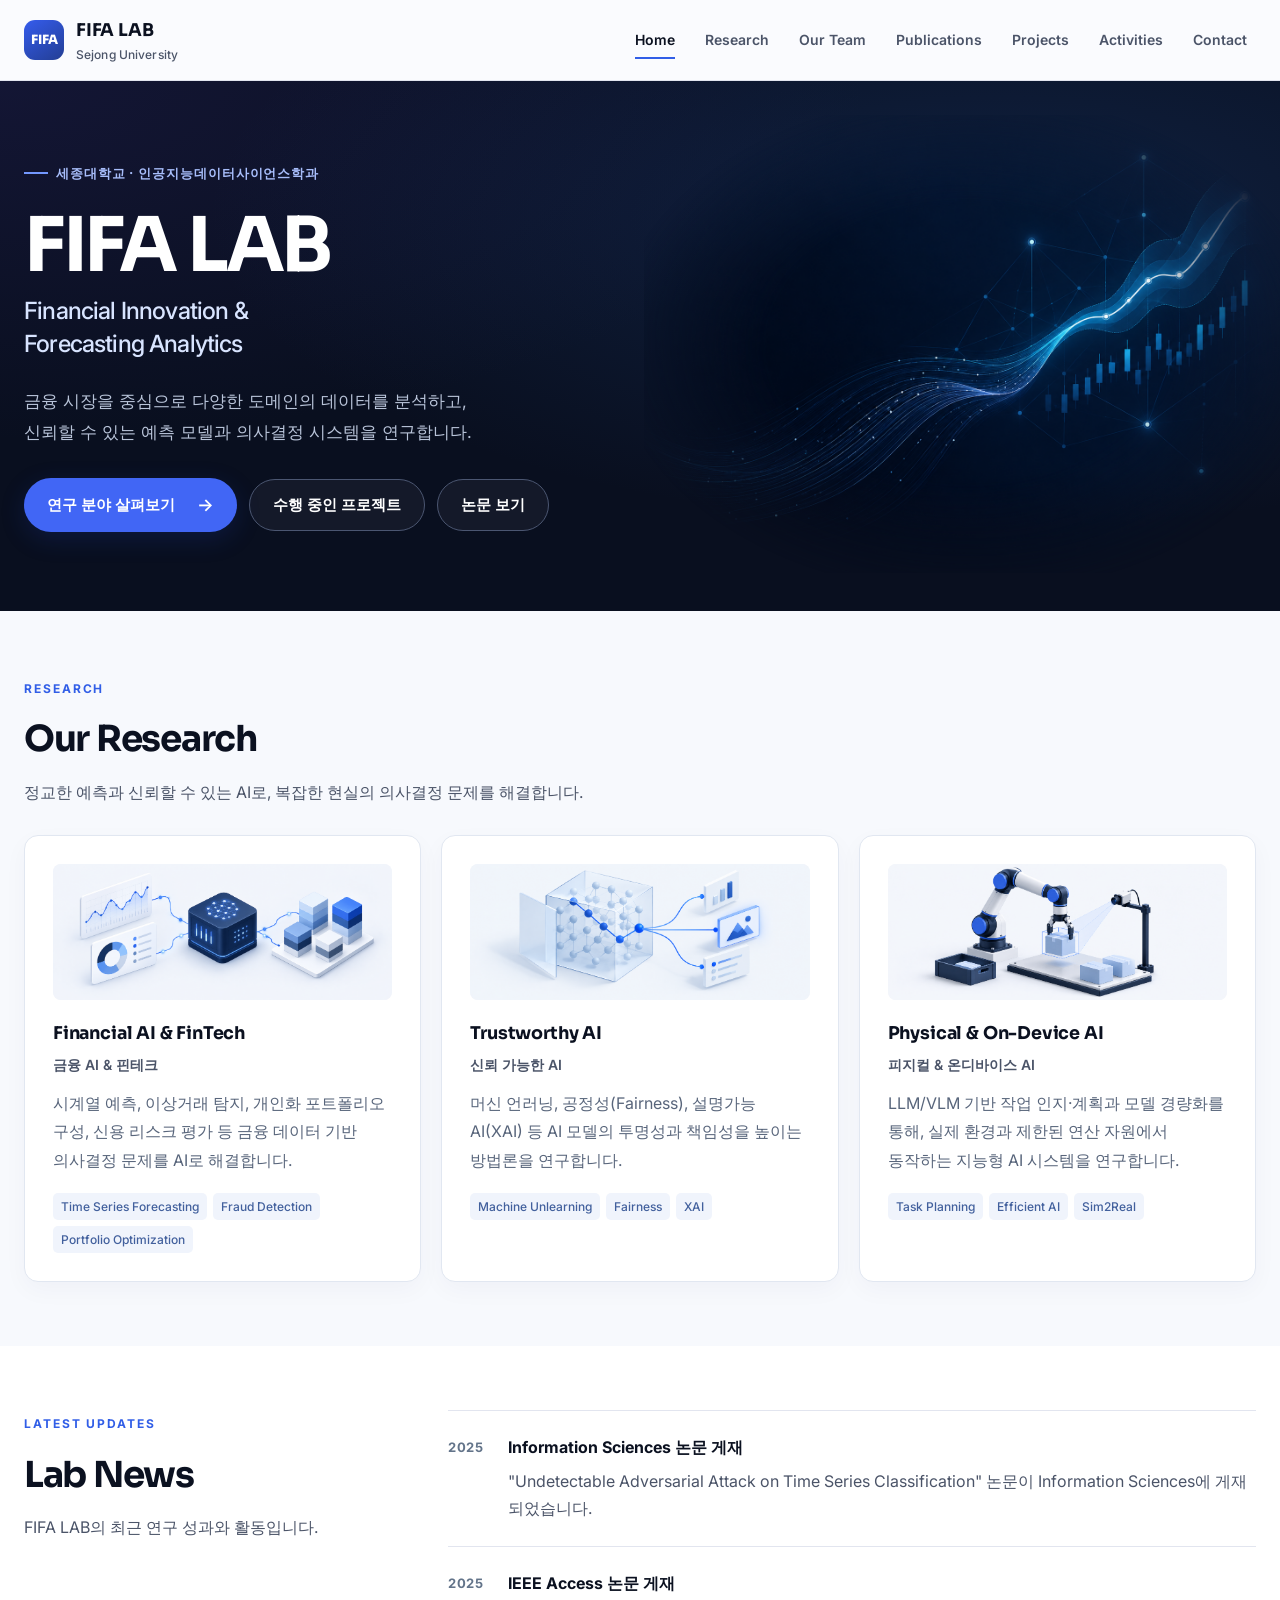
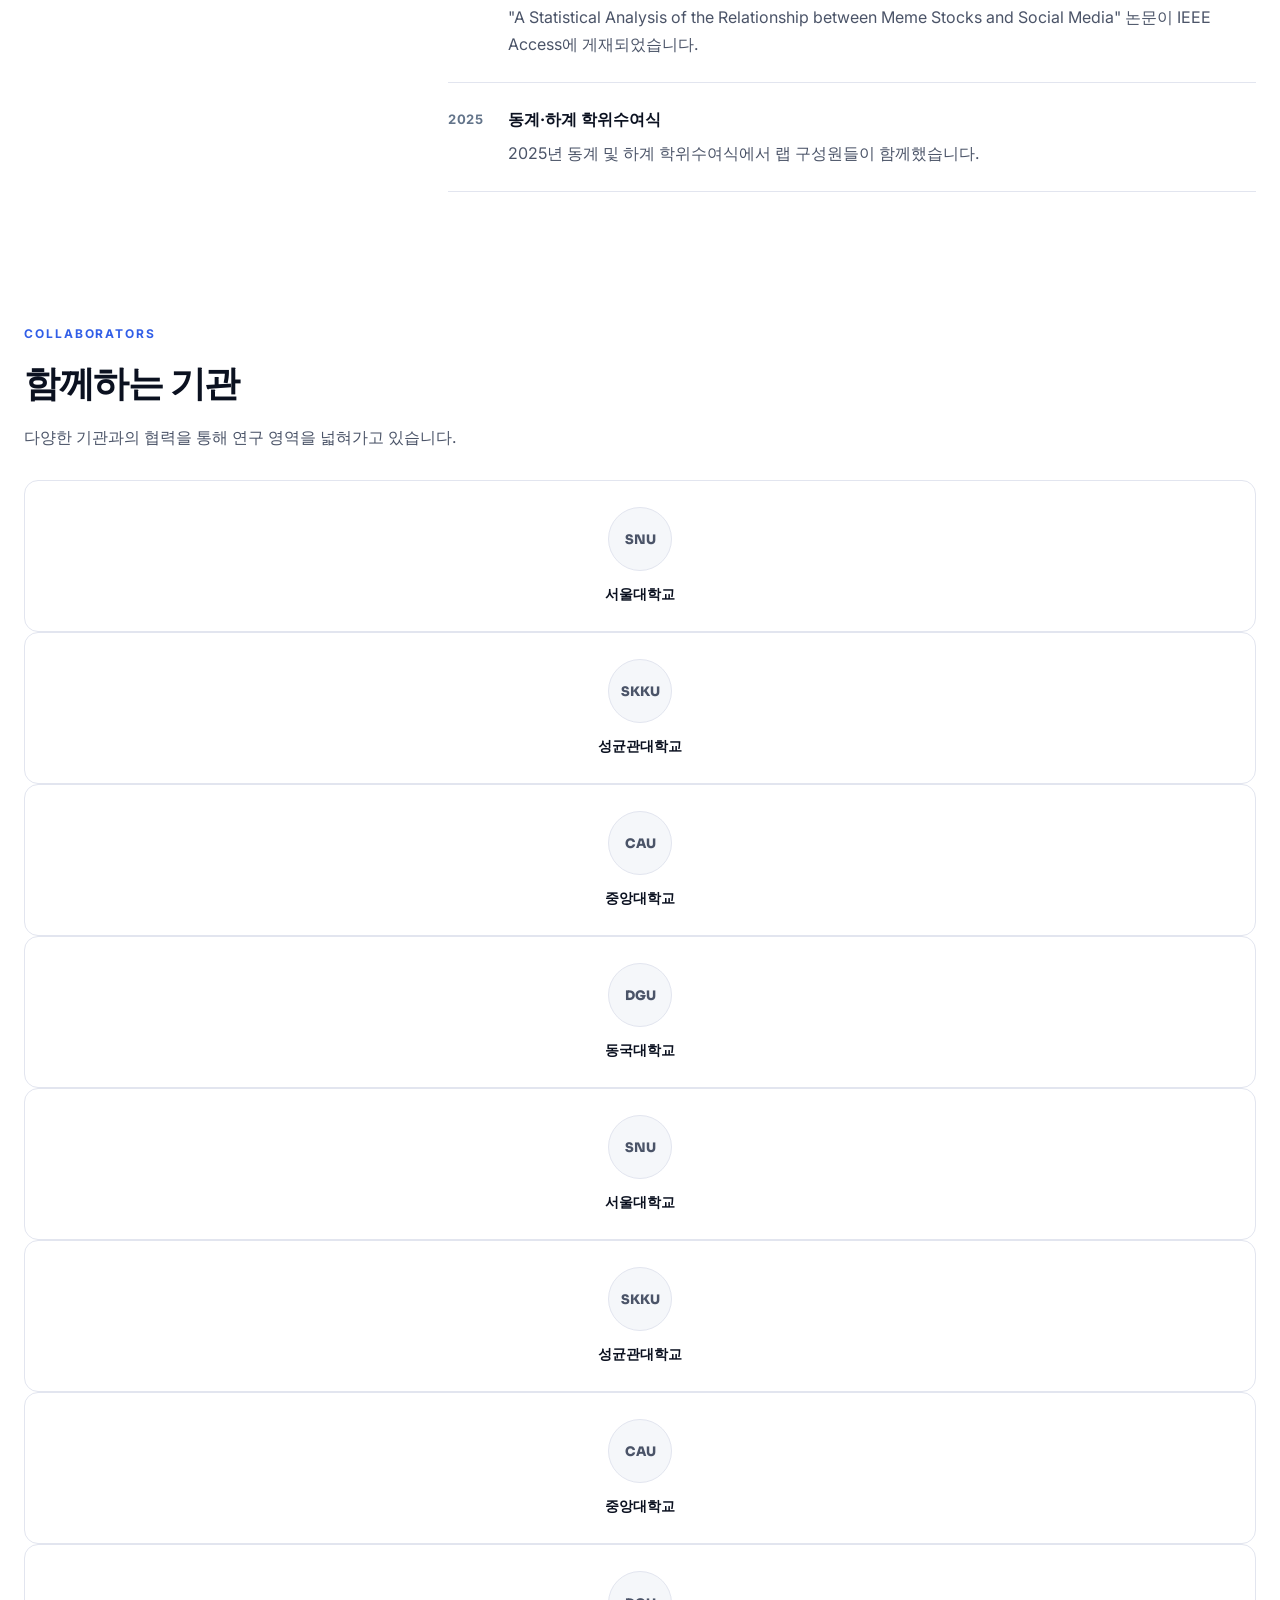
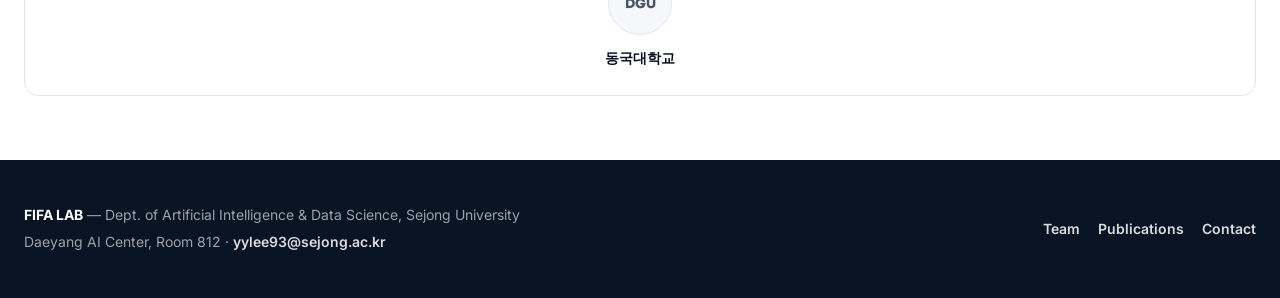
==== commit 31971e46: "Update index.html" ====
--- a/index.html
+++ b/index.html
@@ -143,24 +143,21 @@
       <h2 class="display" id="collab-title">함께하는 기관</h2>
       <p>다양한 기관과의 협력을 통해 연구 영역을 넓혀가고 있습니다.</p>
     </div>
-    <div class="collab-grid">
-      <div class="collab-item">
-        <div class="collab-mark">SNU</div>
-        <span>서울대학교</span>
-      </div>
-      <div class="collab-item">
-        <div class="collab-mark">SKKU</div>
-        <span>성균관대학교</span>
-      </div>
-      <div class="collab-item">
-        <div class="collab-mark">CAU</div>
-        <span>중앙대학교</span>
-      </div>
-      <div class="collab-item">
-        <div class="collab-mark">DGU</div>
-        <span>동국대학교</span>
+
+    <div class="collab-marquee">
+      <div class="collab-track">
+        <div class="collab-item"><div class="collab-mark">SNU</div><span>서울대학교</span></div>
+        <div class="collab-item"><div class="collab-mark">SKKU</div><span>성균관대학교</span></div>
+        <div class="collab-item"><div class="collab-mark">CAU</div><span>중앙대학교</span></div>
+        <div class="collab-item"><div class="collab-mark">DGU</div><span>동국대학교</span></div>
+        <!-- 끊김 없이 이어지도록 동일한 목록을 한 번 더 반복 -->
+        <div class="collab-item" aria-hidden="true"><div class="collab-mark">SNU</div><span>서울대학교</span></div>
+        <div class="collab-item" aria-hidden="true"><div class="collab-mark">SKKU</div><span>성균관대학교</span></div>
+        <div class="collab-item" aria-hidden="true"><div class="collab-mark">CAU</div><span>중앙대학교</span></div>
+        <div class="collab-item" aria-hidden="true"><div class="collab-mark">DGU</div><span>동국대학교</span></div>
       </div>
     </div>
+
   </div>
 </section>
 </main>
--- a/css/style.css
+++ b/css/style.css
@@ -475,6 +475,56 @@
   margin: 50px 0 4px;
 }
 .subgroup-sub { color: var(--ink-soft); font-size: 0.88rem; margin: 0 0 4px; }
+
+.collab-grid {
+  display: grid;
+  grid-template-columns: repeat(4, 1fr);
+  gap: 20px;
+}
+@media (max-width: 760px) { .collab-grid { grid-template-columns: repeat(2, 1fr); } }
+
+.collab-item {
+  display: flex;
+  flex-direction: column;
+  align-items: center;
+  gap: 12px;
+  background: var(--card);
+  border: 1px solid var(--line);
+  border-radius: var(--radius);
+  padding: 26px 16px;
+  text-align: center;
+  transition: transform 0.18s ease, box-shadow 0.18s ease;
+}
+.collab-item:hover { transform: translateY(-4px); box-shadow: var(--shadow); }
+
+.collab-mark {
+  width: 64px;
+  height: 64px;
+  border-radius: 50%;
+  background: var(--paper-alt);
+  border: 1px solid var(--line);
+  display: flex;
+  align-items: center;
+  justify-content: center;
+  font-family: "Sora", sans-serif;
+  font-weight: 800;
+  font-size: 0.82rem;
+  color: var(--ink-soft);
+}
+.collab-item span { font-size: 0.86rem; font-weight: 600; color: var(--ink); }
+
+/* 실제 로고 파일이 생기면 .collab-mark div를 아래 img로 교체하세요 */
+.collab-logo {
+  width: 64px;
+  height: 64px;
+  object-fit: contain;
+  filter: grayscale(100%);
+  opacity: 0.75;
+  transition: filter 0.2s ease, opacity 0.2s ease;
+}
+.collab-item:hover .collab-logo { filter: grayscale(0%); opacity: 1; }
+
+
 
 /* ---------- Publications ---------- */
 
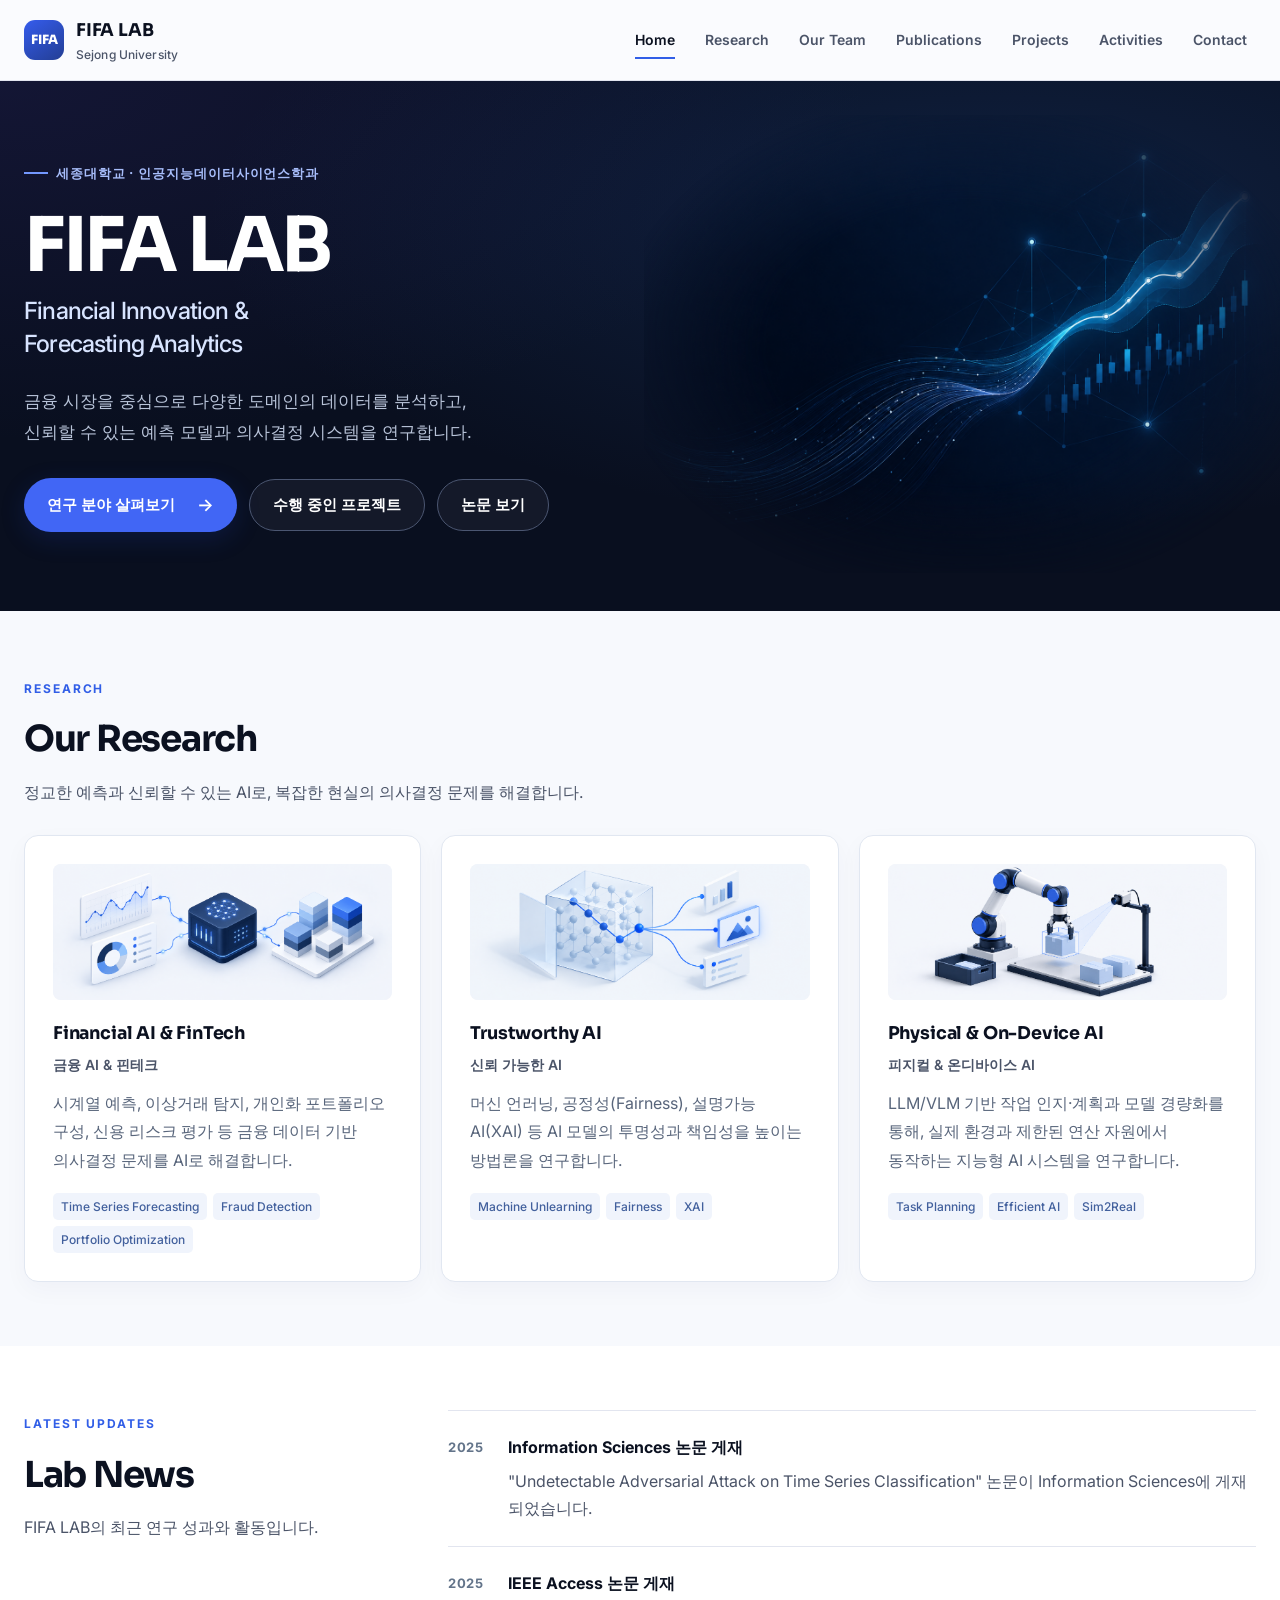
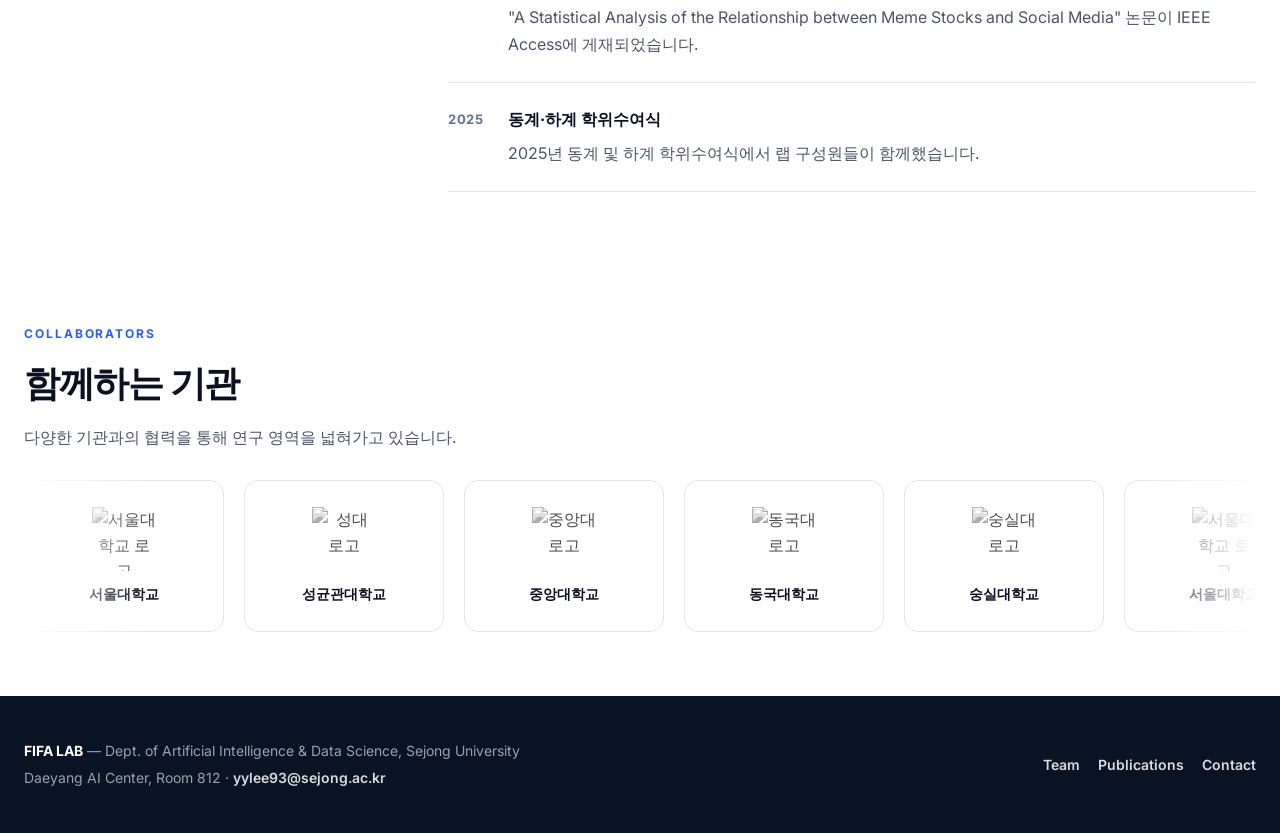
==== commit 759558dc: "Update index.html" ====
--- a/index.html
+++ b/index.html
@@ -146,15 +146,17 @@
 
     <div class="collab-marquee">
       <div class="collab-track">
-        <div class="collab-item"><div class="collab-mark">SNU</div><span>서울대학교</span></div>
-        <div class="collab-item"><div class="collab-mark">SKKU</div><span>성균관대학교</span></div>
-        <div class="collab-item"><div class="collab-mark">CAU</div><span>중앙대학교</span></div>
-        <div class="collab-item"><div class="collab-mark">DGU</div><span>동국대학교</span></div>
+        <div class="collab-item"><img class="collab-logo" src="images/snu.png" alt="서울대학교 로고"><span>서울대학교</span></div>
+        <div class="collab-item"><img class="collab-logo" src="images/skku.png" alt="성대 로고"><span>성균관대학교</span></div>
+        <div class="collab-item"><img class="collab-logo" src="images/cau.png" alt="중앙대 로고"><span>중앙대학교</span></div>
+        <div class="collab-item"><img class="collab-logo" src="images/dgu.png" alt="동국대 로고"><span>동국대학교</span></div>
+        <div class="collab-item"><img class="collab-logo" src="images/ssu.png" alt="숭실대 로고"><span>숭실대학교</span></div>
         <!-- 끊김 없이 이어지도록 동일한 목록을 한 번 더 반복 -->
-        <div class="collab-item" aria-hidden="true"><div class="collab-mark">SNU</div><span>서울대학교</span></div>
-        <div class="collab-item" aria-hidden="true"><div class="collab-mark">SKKU</div><span>성균관대학교</span></div>
-        <div class="collab-item" aria-hidden="true"><div class="collab-mark">CAU</div><span>중앙대학교</span></div>
-        <div class="collab-item" aria-hidden="true"><div class="collab-mark">DGU</div><span>동국대학교</span></div>
+        <div class="collab-item"><img class="collab-logo" src="images/snu.png" alt="서울대학교 로고"><span>서울대학교</span></div>
+        <div class="collab-item"><img class="collab-logo" src="images/skku.png" alt="성대 로고"><span>성균관대학교</span></div>
+        <div class="collab-item"><img class="collab-logo" src="images/cau.png" alt="중앙대 로고"><span>중앙대학교</span></div>
+        <div class="collab-item"><img class="collab-logo" src="images/dgu.png" alt="동국대 로고"><span>동국대학교</span></div>
+        <div class="collab-item"><img class="collab-logo" src="images/ssu.png" alt="숭실대 로고"><span>숭실대학교</span></div>
       </div>
     </div>
 
--- a/css/style.css
+++ b/css/style.css
@@ -476,14 +476,32 @@
 }
 .subgroup-sub { color: var(--ink-soft); font-size: 0.88rem; margin: 0 0 4px; }
 
-.collab-grid {
-  display: grid;
-  grid-template-columns: repeat(4, 1fr);
+.collab-marquee {
+  overflow: hidden;
+  -webkit-mask-image: linear-gradient(to right, transparent, black 10%, black 90%, transparent);
+  mask-image: linear-gradient(to right, transparent, black 10%, black 90%, transparent);
+}
+
+.collab-track {
+  display: flex;
   gap: 20px;
-}
-@media (max-width: 760px) { .collab-grid { grid-template-columns: repeat(2, 1fr); } }
+  width: max-content;
+  animation: collab-scroll 24s linear infinite;
+}
+.collab-marquee:hover .collab-track { animation-play-state: paused; }
+
+@keyframes collab-scroll {
+  from { transform: translateX(0); }
+  to   { transform: translateX(-50%); }
+}
+
+@media (prefers-reduced-motion: reduce) {
+  .collab-track { animation: none; }
+}
 
 .collab-item {
+  flex: none;
+  width: 200px;
   display: flex;
   flex-direction: column;
   align-items: center;
@@ -493,9 +511,7 @@
   border-radius: var(--radius);
   padding: 26px 16px;
   text-align: center;
-  transition: transform 0.18s ease, box-shadow 0.18s ease;
-}
-.collab-item:hover { transform: translateY(-4px); box-shadow: var(--shadow); }
+}
 
 .collab-mark {
   width: 64px;
@@ -513,7 +529,6 @@
 }
 .collab-item span { font-size: 0.86rem; font-weight: 600; color: var(--ink); }
 
-/* 실제 로고 파일이 생기면 .collab-mark div를 아래 img로 교체하세요 */
 .collab-logo {
   width: 64px;
   height: 64px;
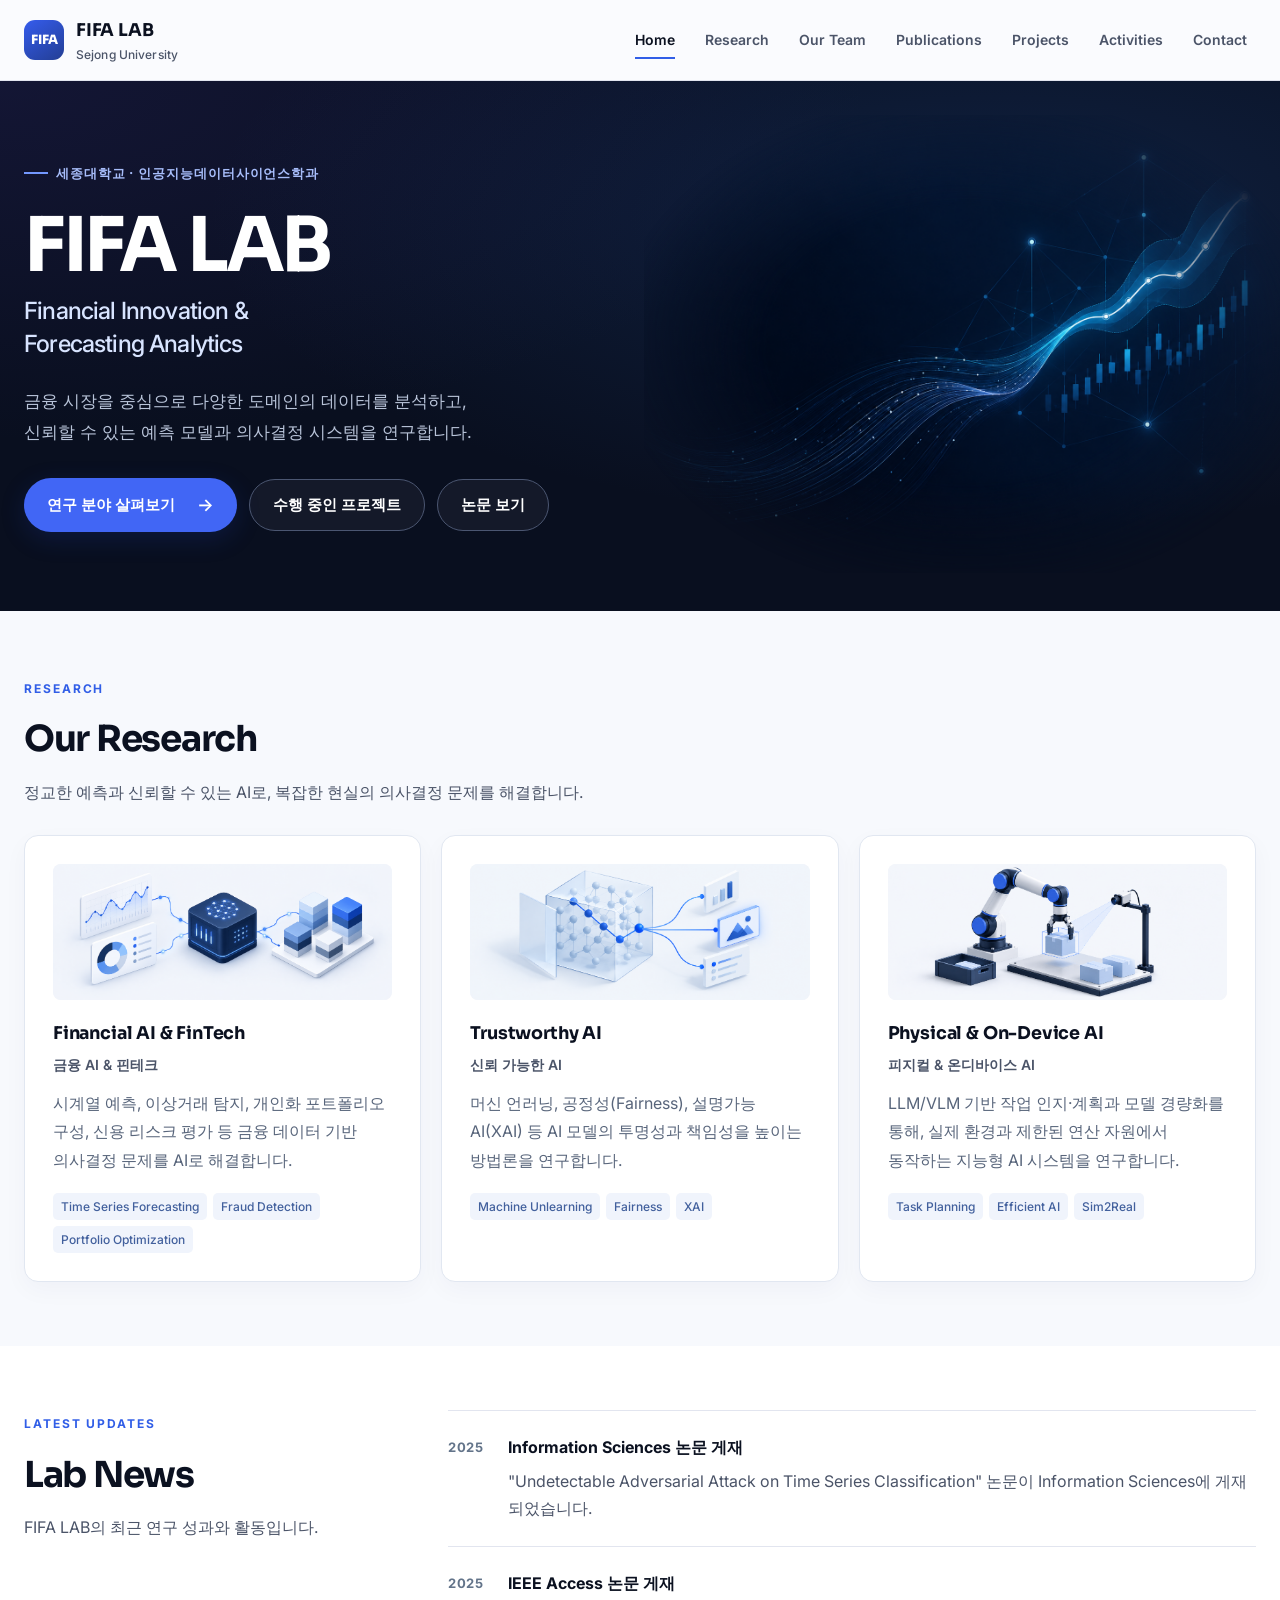
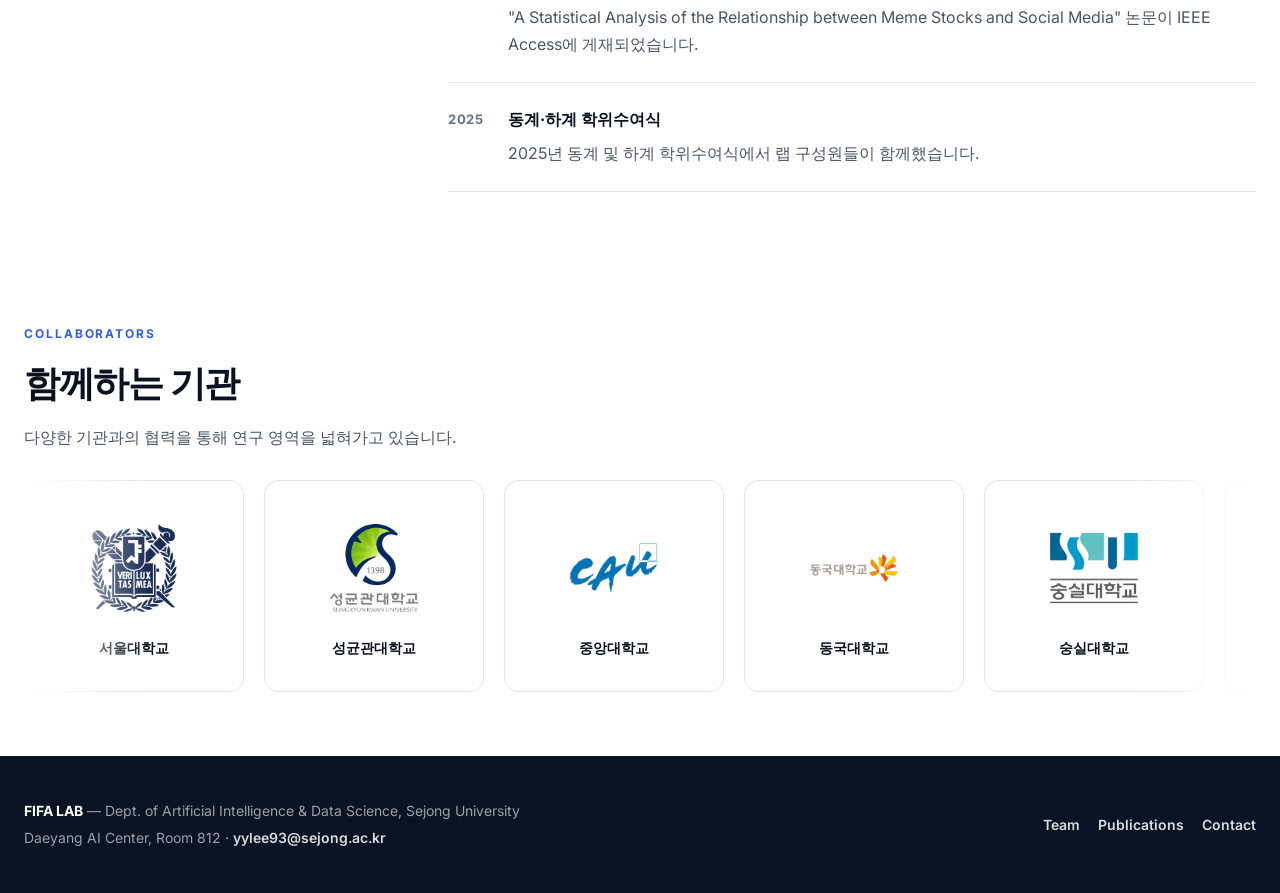
==== commit 3d15b171: "Update index.html" ====
--- a/index.html
+++ b/index.html
@@ -151,12 +151,22 @@
         <div class="collab-item"><img class="collab-logo" src="images/cau.png" alt="중앙대 로고"><span>중앙대학교</span></div>
         <div class="collab-item"><img class="collab-logo" src="images/dgu.png" alt="동국대 로고"><span>동국대학교</span></div>
         <div class="collab-item"><img class="collab-logo" src="images/ssu.png" alt="숭실대 로고"><span>숭실대학교</span></div>
+        <div class="collab-item"><img class="collab-logo" src="images/doosan.png" alt="두산 로보틱스 로고"><span>두산 로보틱스</span></div>
+        <div class="collab-item"><img class="collab-logo" src="images/etri.png" alt="ETRI 로고"><span>한국전자통신연구원(ETRI)</span></div>
+        <div class="collab-item"><img class="collab-logo" src="images/olpoland.png" alt="올포랜드 로고"><span>올포랜드</span></div>
+        <div class="collab-item"><img class="collab-logo" src="images/nrf.png" alt="연구재단 로고"><span>한국연구재단</span></div>
+        <div class="collab-item"><img class="collab-logo" src="images/motie.png" alt="산자부 로고"><span>산업통상부</span></div>
         <!-- 끊김 없이 이어지도록 동일한 목록을 한 번 더 반복 -->
         <div class="collab-item"><img class="collab-logo" src="images/snu.png" alt="서울대학교 로고"><span>서울대학교</span></div>
         <div class="collab-item"><img class="collab-logo" src="images/skku.png" alt="성대 로고"><span>성균관대학교</span></div>
         <div class="collab-item"><img class="collab-logo" src="images/cau.png" alt="중앙대 로고"><span>중앙대학교</span></div>
         <div class="collab-item"><img class="collab-logo" src="images/dgu.png" alt="동국대 로고"><span>동국대학교</span></div>
         <div class="collab-item"><img class="collab-logo" src="images/ssu.png" alt="숭실대 로고"><span>숭실대학교</span></div>
+        <div class="collab-item"><img class="collab-logo" src="images/doosan.png" alt="두산 로보틱스 로고"><span>두산 로보틱스</span></div>
+        <div class="collab-item"><img class="collab-logo" src="images/etri.png" alt="ETRI 로고"><span>한국전자통신연구원(ETRI)</span></div>
+        <div class="collab-item"><img class="collab-logo" src="images/olpoland.png" alt="올포랜드 로고"><span>올포랜드</span></div>
+        <div class="collab-item"><img class="collab-logo" src="images/nrf.png" alt="연구재단 로고"><span>한국연구재단</span></div>
+        <div class="collab-item"><img class="collab-logo" src="images/motie.png" alt="산자부 로고"><span>산업통상부</span></div>
       </div>
     </div>
 
--- a/css/style.css
+++ b/css/style.css
@@ -501,21 +501,23 @@
 
 .collab-item {
   flex: none;
-  width: 200px;
+  width: 220px;
   display: flex;
   flex-direction: column;
   align-items: center;
-  gap: 12px;
+  gap: 14px;
   background: var(--card);
   border: 1px solid var(--line);
   border-radius: var(--radius);
-  padding: 26px 16px;
+  padding: 32px 18px;
   text-align: center;
-}
+  transition: transform 0.18s ease, box-shadow 0.18s ease;
+}
+.collab-item:hover { transform: translateY(-4px); box-shadow: var(--shadow); }
 
 .collab-mark {
-  width: 64px;
-  height: 64px;
+  width: 110px;
+  height: 110px;
   border-radius: 50%;
   background: var(--paper-alt);
   border: 1px solid var(--line);
@@ -524,21 +526,16 @@
   justify-content: center;
   font-family: "Sora", sans-serif;
   font-weight: 800;
-  font-size: 0.82rem;
+  font-size: 0.9rem;
   color: var(--ink-soft);
 }
 .collab-item span { font-size: 0.86rem; font-weight: 600; color: var(--ink); }
 
 .collab-logo {
-  width: 64px;
-  height: 64px;
+  width: 110px;
+  height: 110px;
   object-fit: contain;
-  filter: grayscale(100%);
-  opacity: 0.75;
-  transition: filter 0.2s ease, opacity 0.2s ease;
-}
-.collab-item:hover .collab-logo { filter: grayscale(0%); opacity: 1; }
-
+}
 
 
 /* ---------- Publications ---------- */
